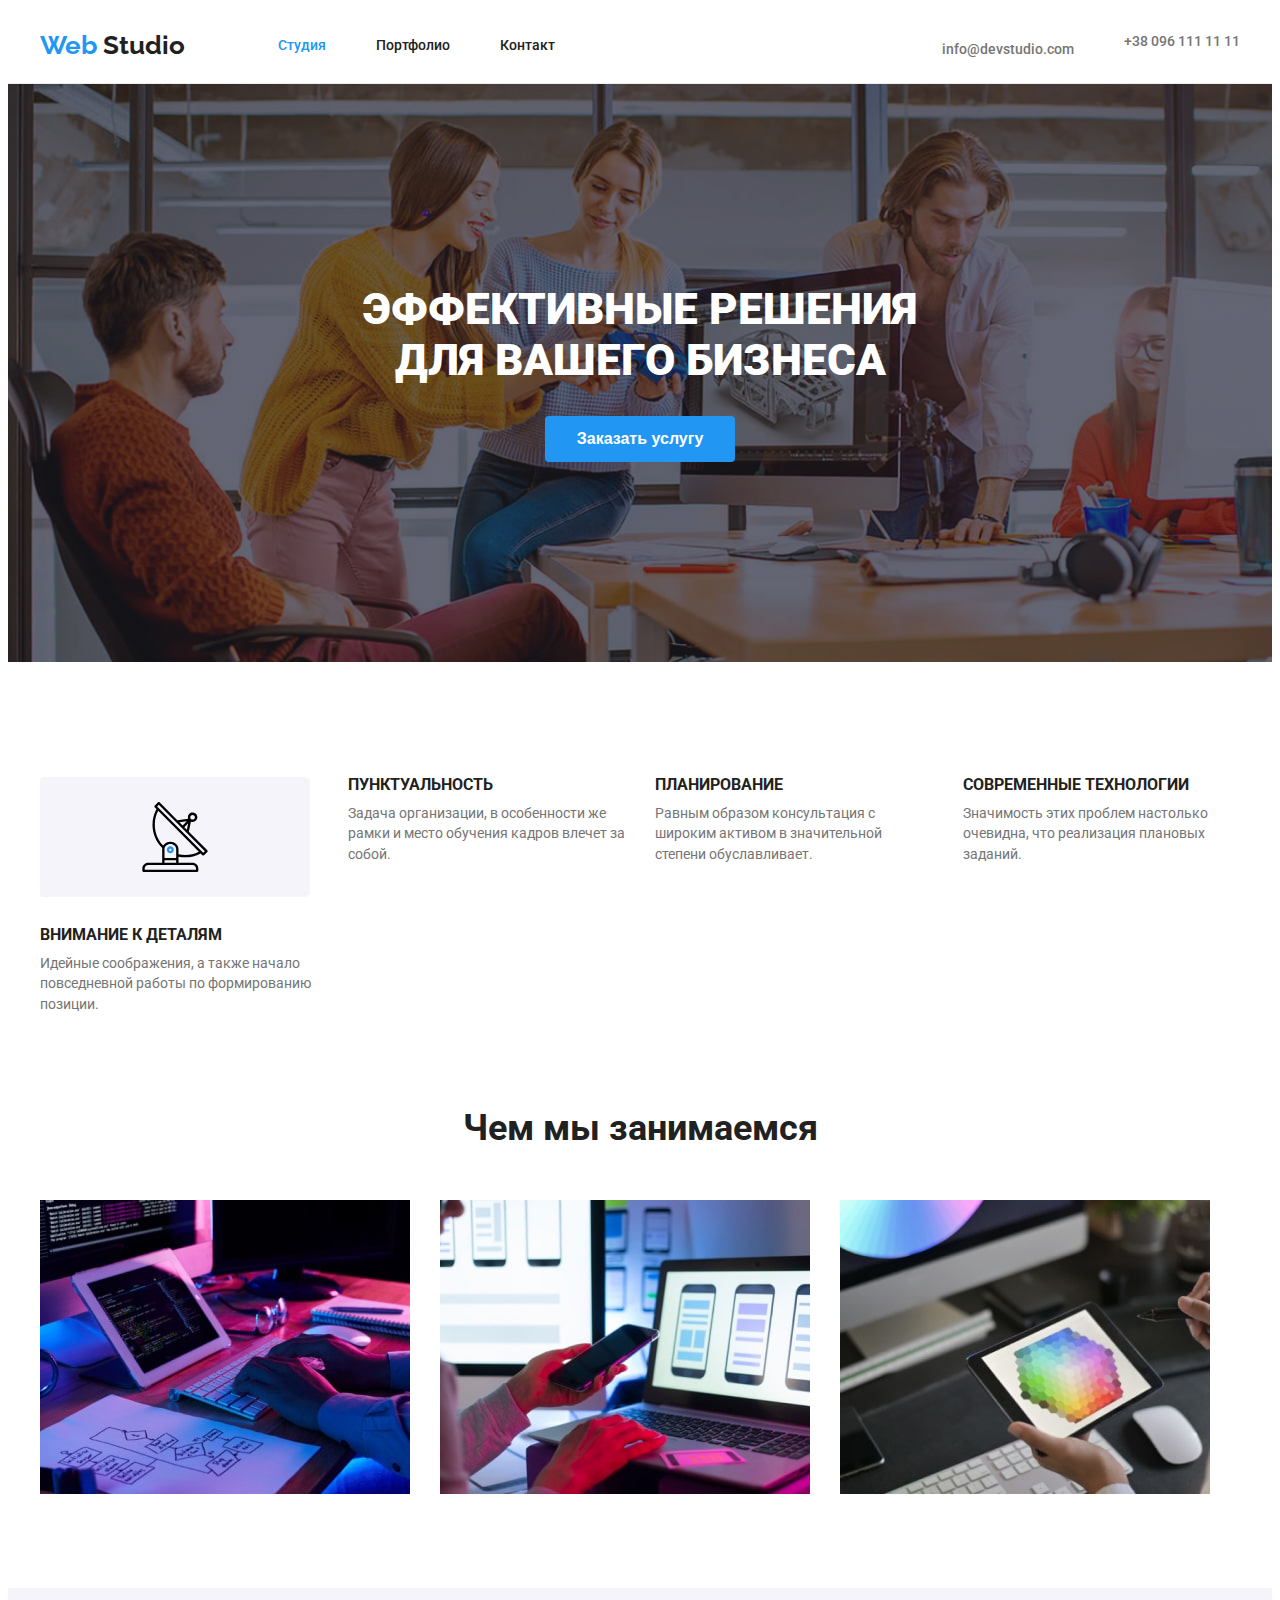
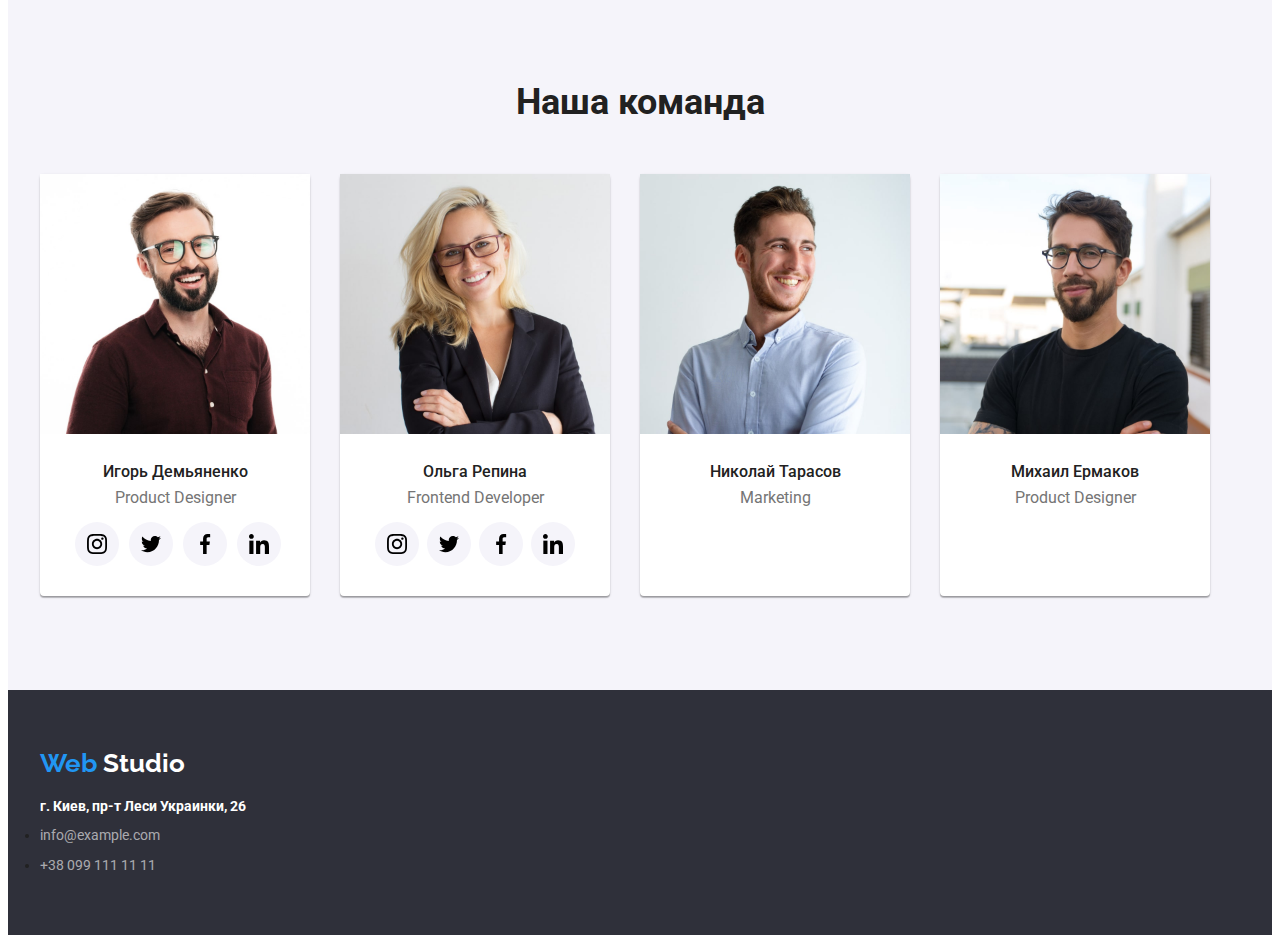
==== index.html @ 4b096e6d "com" ====
<!DOCTYPE html>
<html lang="ru">

<head>
    <meta charset="UTF-8">
    <link rel="stylesheet" href="https://cdnjs.cloudflare.com/ajax/libs/modern-normalize/1.1.0/modern-normalize.min.css"
        integrity="sha512-wpPYUAdjBVSE4KJnH1VR1HeZfpl1ub8YT/NKx4PuQ5NmX2tKuGu6U/JRp5y+Y8XG2tV+wKQpNHVUX03MfMFn9Q=="
        crossorigin="anonymous" referrerpolicy="no-referrer" />
    <link
        href="https://fonts.googleapis.com/css2?family=Raleway:wght@700&family=Roboto:wght@400;500;700;900&display=swap"
        rel="stylesheet">
    <link rel="stylesheet" href="./css/styles.css">
    <title>Document</title>
</head>

<body>
    <header  class="header">
        <div class="container header-container">
            <a lang="en" href="" class="logo">Web
                <span class="logo-sec">Studio</span></a>
            <nav>
                <ul class="list site-nav">
                    <li class="nav-item"><a class="current" href="./index.html">Студия</a></li>
                    <li class="nav-item"><a class="link interactive" href="./portfolio.html">Портфолио</a></li>
                    <li class="nav-item"><a class="link interactive" href="">Контакт</a></li>
                </ul>
            </nav>
            <ul class="list header-contacts">
                <li class="contact-item"><a class="mail-header interactive" href="mailto:info@devstudio.com">info@devstudio.com</a></li>
                <li class="contact-item"><a class="phone interactive" href="tel:+380961111111">+38 096 111 11 11</a></li>
            </ul>
        </div>
    </header>
<main>
        <section class="section hero-css">
            <h1 class="hero">ЭФФЕКТИВНЫЕ РЕШЕНИЯ <br> ДЛЯ ВАШЕГО БИЗНЕСА</h1>
            <button class="order" type="button">Заказать услугу</button>
        </section>
        <div class="container">
            <section class="section">
                <h2 class="unvisible">преимущества компании</h2>
                <ul class="advantages list">
                    <li class="adv-item">
                        <div class="adv-decor">
                            <svg class="antenna" height="70">
                                <use href="./images/sprite-bw.svg#antenna"></use>
                            </svg>
                        </div>
                        <h3 class="advantage">ВНИМАНИЕ К ДЕТАЛЯМ</h3>
                        <p class="description">Идейные соображения, а также начало повседневной работы по формированию
                            позиции.</p>
                    </li>
                    <li class="adv-item">
                        <h3 class="advantage">ПУНКТУАЛЬНОСТЬ</h3>
                        <p class="description">Задача организации, в особенности же рамки и место обучения кадров влечет за
                            собой.</p>
                    </li>
                    <li class="adv-item">
                        <h3 class="advantage">ПЛАНИРОВАНИЕ</h3>
                        <p class="description">Равным образом консультация с широким активом в значительной степени
                            обуславливает.</p>
                    </li>
                    <li class="adv-item">
                        <h3 class="advantage">СОВРЕМЕННЫЕ ТЕХНОЛОГИИ</h3>
                        <p class="description">Значимость этих проблем настолько очевидна, что реализация плановых заданий.
                        </p>
                    </li>
                </ul>
            </section>
        </div>
        <div class="container">
            <section class="section section-sec">
                <h2 class="gigs-title section-name">Чем мы занимаемся</h2>
                <ul class="gigs list">
                    <li class="gig">
                        <a href=""> <img src="./images/pic-1.jpg" width="370" height="294" alt="десктопные приложения"></a>
                    </li>
                    <li class="gig">
                        <a href=""> <img src="./images/pic-2.jpg" width="370" height="294" alt="мобильные приложения"></a>
                    </li>
                    <li class="gig">
                        <a href=""> <img src="./images/pic-3.jpg" width="370" height="294" alt="дизайнерские решения"></a>
                    </li>
                </ul>
            </section>
        </div>
        <section class=" section team ">
            <div class="container">
                <h2 class="section-name">Наша команда</h2>
                <ul class="stuff list">
                    <li class="stuff-item">
                        <img src="./images/img-3.jpg" alt="фото Игоря Демьяненко" width="270" />
                        <div class="stuff-desc">
                            <p class="name">Игорь Демьяненко</p>
                            <p class="profession" lang="en">Product Designer</p>
                            <ul class="socials list">
                                <li class="social-item">
                                    <svg class="fb social-icon" height="20">
                                        <use href="./images/sprite-bw.svg#instagram" ></use>
                                    </svg>
                                </li>
                                <li class="social-item">
                                    <svg class="fb social-icon"  height="20">
                                        <use href="./images/sprite-bw.svg#twitter" ></use>
                                    </svg>
                                </li>
                                <li class="social-item">
                                    <svg class="fb social-icon"  height="20">
                                        <use href="./images/sprite-bw.svg#facebook" ></use>
                                    </svg>
                                </li>
                                <li class="social-item">
                                    <svg class="fb social-icon"  height="20">
                                        <use href="./images/sprite-bw.svg#linkedin" ></use>
                                    </svg>
                                </li>
                            </ul>
                        </div>
                    </li>
                    <li class="stuff-item">
                        <img src="./images/img-2.jpg" alt="фото Ольги Репиной" width="270" />
                        <div class="stuff-desc">
                            <p class="name">Ольга Репина</p>
                            <p class="profession" lang="en">Frontend Developer</p>
                            <ul class="list socials">
                                <li class="social"><a href="" class="social-item">
                                    <svg class="social-icon" width="20" height="20" >
                                        <use href="./images/sprite-bw.svg#instagram" ></use>
                                    </svg>
                                </a></li>
                                <li class="social"><a href="" class="social-item">
                                    <svg class="social-icon" width="20" height="20" >
                                        <use href="./images/sprite-bw.svg#twitter" ></use>
                                    </svg>
                                </a></li>
                                <li class="social"><a href="" class="social-item">
                                    <svg class="social-icon" width="20" height="20" >
                                        <use href="./images/sprite-bw.svg#facebook" ></use>
                                    </svg>
                                </a></li>
                                <li class="social"><a href="" class="social-item">
                                    <svg class="social-icon" width="20" height="20" >
                                        <use href="./images/sprite-bw.svg#linkedin" ></use>
                                    </svg>
                                </a></li>
                            </ul>
                        </div>
                    </li>
                    <li class="stuff-item">
                        <img src="./images/img-1.jpg" alt="фото Николая Тарасова" width="270" />
                        <div class="stuff-desc">
                            <p class="name">Николай Тарасов</p>
                            <p class="profession" lang="en">Marketing</p>
                        </div>
                    </li>
                    <li class="stuff-item">
                        <img src="./images/img.jpg" alt="фото Михаила Ермакова" width="270" />
                        <div class="stuff-desc">
                            <p class="name">Михаил Ермаков</p>
                            <p class="profession" lang="en">Product Designer</p>
                        </div>
                    </li>
                </ul>
            </div>
        </section>
    </main>
    <footer class="footer">
        <div class="footer-container container">
            <a lang="en" href="" class="logo logo-footer">Web
                <span class="logo-sec-footer">Studio</span>
            </a>
            <address class="adress">
                г. Киев, пр-т Леси Украинки, 26
            </address>
            <ul>
                <li class="mail-footer"><a class="contacts interactive" href="mailto:info@devstudio.com">info@example.com</a></li>
                <li><a class="contacts interactive" href="tel:+380961111111">+38 099 111 11 11</a></li>
            </ul>
        </div>
    </footer>
</body>

</html>
---- css/styles.css ----
:root {
  --accent-color: #2196f3;
  --black-text: #212121;
  --grey-text: #757575;
  --white-text: #ffffff;
  --white-back: #e5e5e5;
  --grey-back: #f5f4fa;
  --dark-back: #2f303a;
  --size-heder: 14px;
  --height-heder: 1;
}


body {
  font-family: "Roboto", sans-serif;
  color: var(--black-text);
  font-size: 14px;
  font-weight: 700;
  line-height: 1;
}


.list {
  list-style: none;
}

a {
  text-decoration: none;
}

.logo {
  color: var(--accent-color);
  font-weight: 700;
  font-family: "Raleway";
  font-size: 26px;
  text-align: Left;
  letter-spacing: 3%;
}
.logo-sec {
  color: var(--black-text);
}

.site-nav {
  font-size: var(--size-heder);
  line-height: var(--height-heder);
}

.nav-item {
  font-weight: 500;
}

.mail-header {
  color: var(--grey-text);
  font-size: var(--size-heder);
  line-height: var(--height-heder);
  font-weight: 500;
}

.phone {
  color: var(--grey-text);
  font-size: var(--size-heder);
  line-height: var(--height-heder);
  font-weight: 500;
}

.current {
color: var(--accent-color);}

.link {
  color: inherit;
}

.hero {
  /* background-color: var(--dark-back); */
  font-weight: 900;
  font-size: 44px;
  line-height: 1.16;
  color: var(--white-text);
  letter-spacing: 6%;
}

.unvisible {
  visibility: hidden;
}

.order {
  background-color: var(--accent-color);
  color: var(--white-text);
  font-size: 16px;
  font-weight: 700;
  line-height: 1.6;
}

.description {
  font-weight: 400;
  color: var(--grey-text);
  line-height: 1.46;
  letter-spacing: 3%;
}

.advantage {
  font-weight: 700;
  letter-spacing: 3%;
}

.section-name {
  font-size: 36px;
  font-weight: 700;
  line-height: 1.16;
}

.team {
  font-size: 16px;
  font-weight: 500;
  background-color: var(--grey-back);
  line-height: 1;
}

.profession {
  color: var(--grey-text);
  font-weight: 400;
}

.adress {
  line-height: 1.46;
  font-weight: 700;
  color: var(--white-text);
  font-style: inherit;
}

.contacts {
  color: rgba(255, 255, 255, 0.6);
  font-weight: 400;
  line-height: 1.46;
}

.logo-sec-footer {
  color: var(--white-text);
}

.portfolio-name {
  font-size: 18px;
  line-height: 1.71;
  font-weight: 700;
}

.portfolio-type {
  font-size: 16px;
  line-height: 1.6;
  font-weight: 400;
  color: var(--grey-text);
}

.filter {
  font-weight: 500;
  line-height: 1.39;
  font-size: 16px;
  color: var(--black-text);
  background-color: var(--grey-back);
  font-family: "roboto";
}

/* псевдоклассы состояния: */

.interactive:hover,
.interactive:focus {
  color: var(--accent-color);
}
.filter:hover,
.filter:focus {
  color: var(--white-text);
  background-color: var(--accent-color);
  cursor: pointer;
}

.order:hover,
.order:focus {
  cursor: pointer;
}

/* hm-3-flex */

/* сбросы: */

p, h1, h2, h3 {
  margin-top: 0;
  margin-bottom: 0;
}

ul, ol{
  margin-top: 0;
  margin-bottom: 0;
  padding-left: 0;
}

.list {
  list-style: none;
  padding-bottom: 0;
}

img {
  display: block;
  max-width: 100%;
  height: auto;
}

/* header: */

.container {
  width: 1200px;
  padding: 0 15px;
  margin: 0 auto;
}

.section {
  padding: 94px 0;
}

.section-sec {
padding-top: 0;
}

.header-container {
  display: flex;
  align-items: center;
  padding: 24px 15px 25px;
  }

.header {
  border-bottom-style: solid;
  border-bottom-width: 1px;
  border-bottom-color: #ECECEC;
}  

  .site-nav {
    display: flex;
    margin-left: 93px;
  }

.header-contacts {
  display: flex;
  margin-left: auto;
  }

  .nav-item:not(:last-child) {
    margin-right: 50px;
  }

  .contact-item:first-child {
    margin-right: 50px;
  }

/* hero */

.hero-css {
  display: flex;
  flex-direction: column;
  min-width: auto;
  justify-content: center;
  align-items: center;
  padding: 200px 0;
}

.hero {
  margin-bottom: 30px;
  text-align: center;  
}

.order {
  border-radius: 4px;
  padding: 10px 32px;
}

/* advantages */

.advantages {
  display: flex;
}

.advantage {
  margin-bottom: 10px;
}

.adv-item:not(:last-child) {
  margin-right: 30px;
}

.adv-item {
  flex-basis: calc((100% - (3*30px)) / 4);
}

/* чем мы занимаемся */

.gigs-title {
  text-align: center;
}

.gigs {
  display: flex;

  }

.gig:not(:last-child) {
  margin-right: 30px;
}  

.section-name {
  padding-bottom: 50px;
}

/* team */

.stuff {
  display: flex;
}

.stuff-item:not(:last-child) {
  margin-right: 30px;}

.stuff-item { 
  background-color: #fff;
  border-radius: 4px;
}

.name, .profession {
  text-align: center;
}

.section-name {
  text-align: center;
}

/* footer */

.footer {
  background-color: var(--dark-back);
  padding: 60px 0;
  }

.logo-footer {
  margin-bottom: 50px;
}  

.adress {
  margin-top: 20px;
  margin-bottom: 9px;
}

.mail-footer {
  margin-bottom: 9px;
}

/* button-filter */

.filters {
  display: flex;
  justify-content: center;
  margin-bottom: 54px;
}

.filter {
  border-radius: 4px;
  padding: 6px 22px;
}

.filter-item:not(:last-child) {
  margin-right: 8px;}

/* portfolio */

.portfolio {
  display: flex;
  flex-wrap: wrap;
  margin-bottom: -30px;
  margin-right: -30px;
  }


.portfolio-name {
  color: var(--black-text);
  margin-bottom: 4px;
}

/* .portfolio-item:not(:nth-child(3n)) {
  margin-right: 30px;
}
.portfolio-item:not(:nth-last-child(-n+3)) {
  border: 1px solid #EEE;
  margin-bottom: 30px;
}   */

.portfolio-item {
  margin-bottom: 30px;
  margin-right: 30px;
  flex-basis: calc((100% - (3*30px)) / 3);
}

/* fixing bugs */

button {
  border: none;
}

.port-desc {
  width: 370px;
  padding: 20px 24px;
  border: 1px solid #EEEEEE;
  border-top: none;
}

.stuff-desc {
  padding: 30px 0;
}

.name {
  margin-bottom: 10px;
}

/* HW-4  */

.stuff-item {
  box-shadow: 0px 1px 3px rgba(0, 0, 0, 0.12), 0px 1px 1px rgba(0, 0, 0, 0.14), 0px 2px 1px rgba(0, 0, 0, 0.2);}


.mail-header::before {
  content: " ";
  display: inline-block;
  width: 20px;
  height: 20px;
  background-image: url(../images/\/sprite-bw.svg#envelope);
  background-size: contain;
  }

.adv-decor {
  width: 270px;
  height: 120px;
  display: flex;
  justify-content: center;
  align-items: center;
  margin-bottom: 30px;
  background-image: url(../images/rectangle.jpg);
  border-radius: 4px;
}

.hero-css {
  background-image: linear-gradient(rgba(47, 48, 58, 0.4), 
  rgba(47, 48, 58, 0.4) ), 
  url(../images/back-img.jpg);
  background-size: cover;
  background-color: #C4C4C4;}

.socials {
  display: flex;
  width: 200px;
  padding-top: 16px;
  justify-content: space-between;
  margin: auto;
}

.social-item {
  width: 44px;
  justify-content: center;
  display: flex;
}

.social-icon {
  width: 44px;
  align-self: center;
}

.social-item:not(:last-child) {
  margin-right: 10px;
}

.social-item {
  width: 44px;
  height: 44px;
  background-color: var(--grey-back);
  border-radius: 50%;
  display: flex;
  align-content: center;
  }
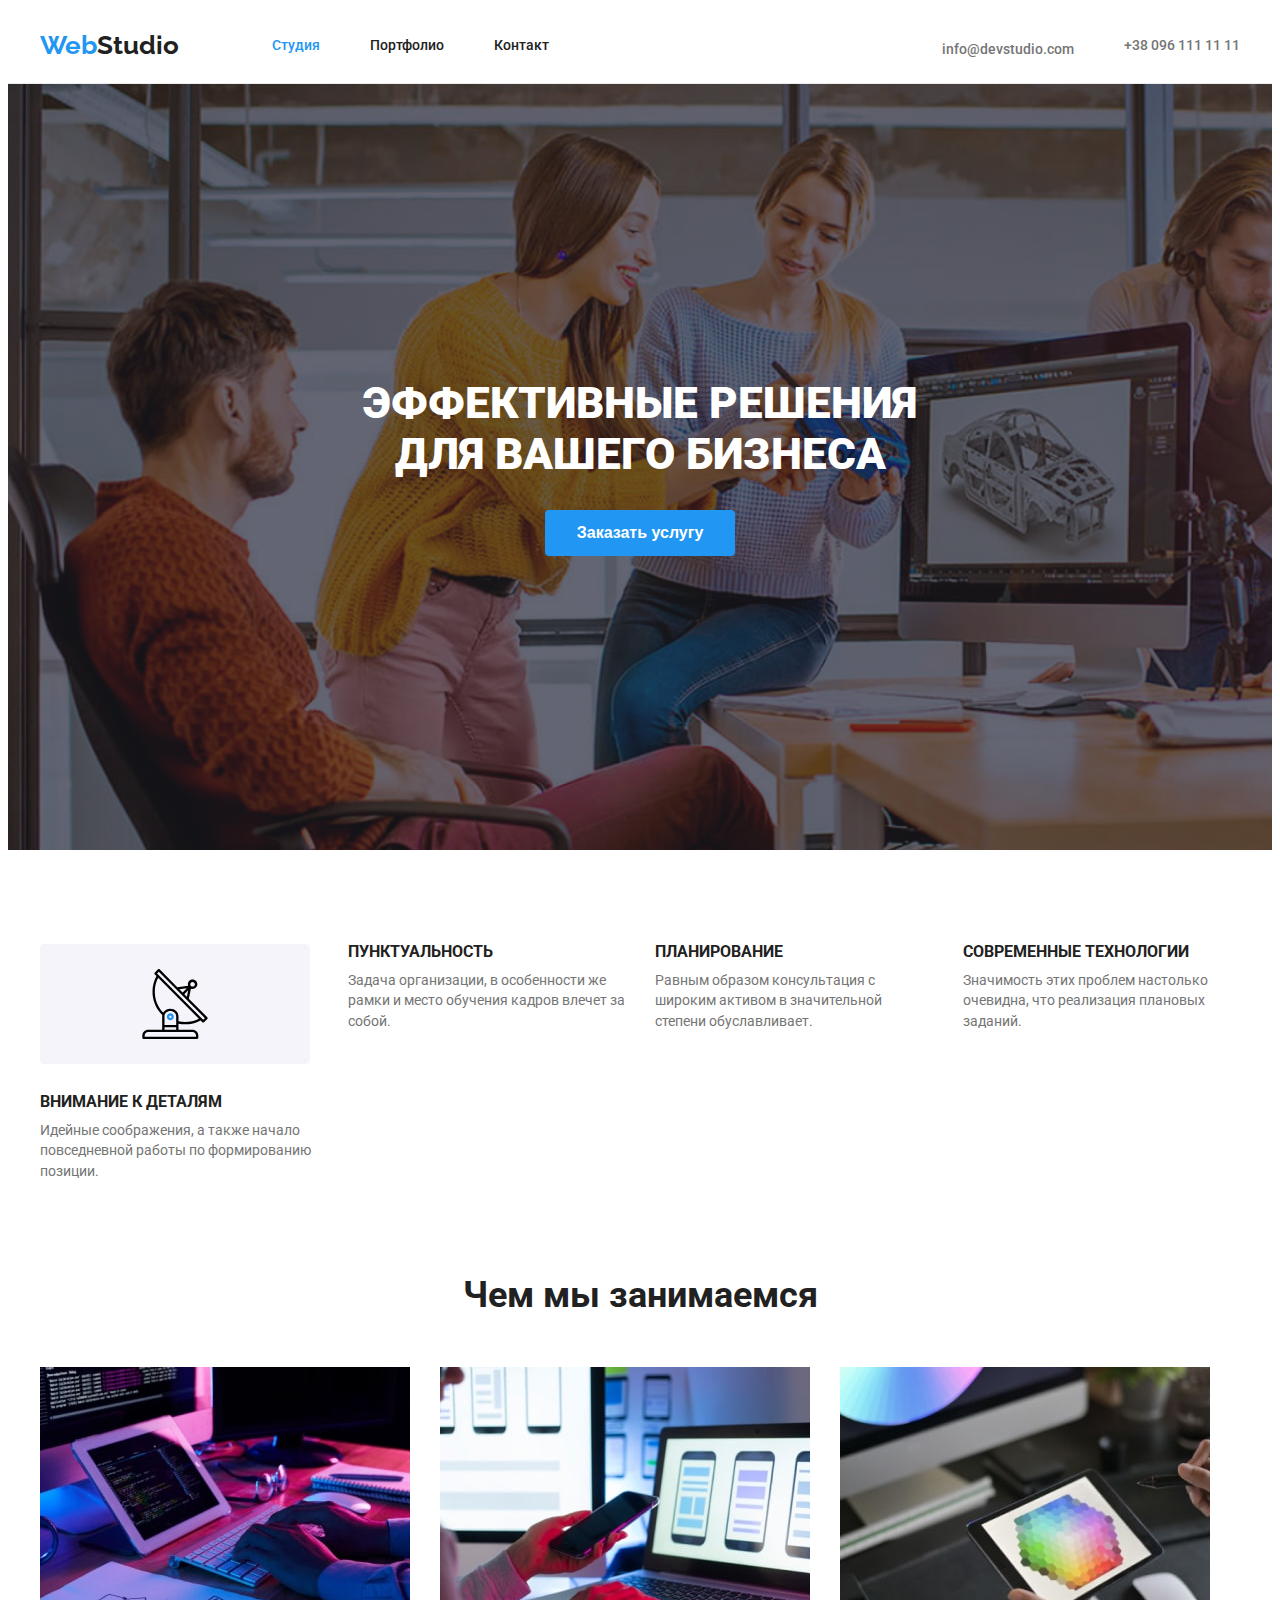
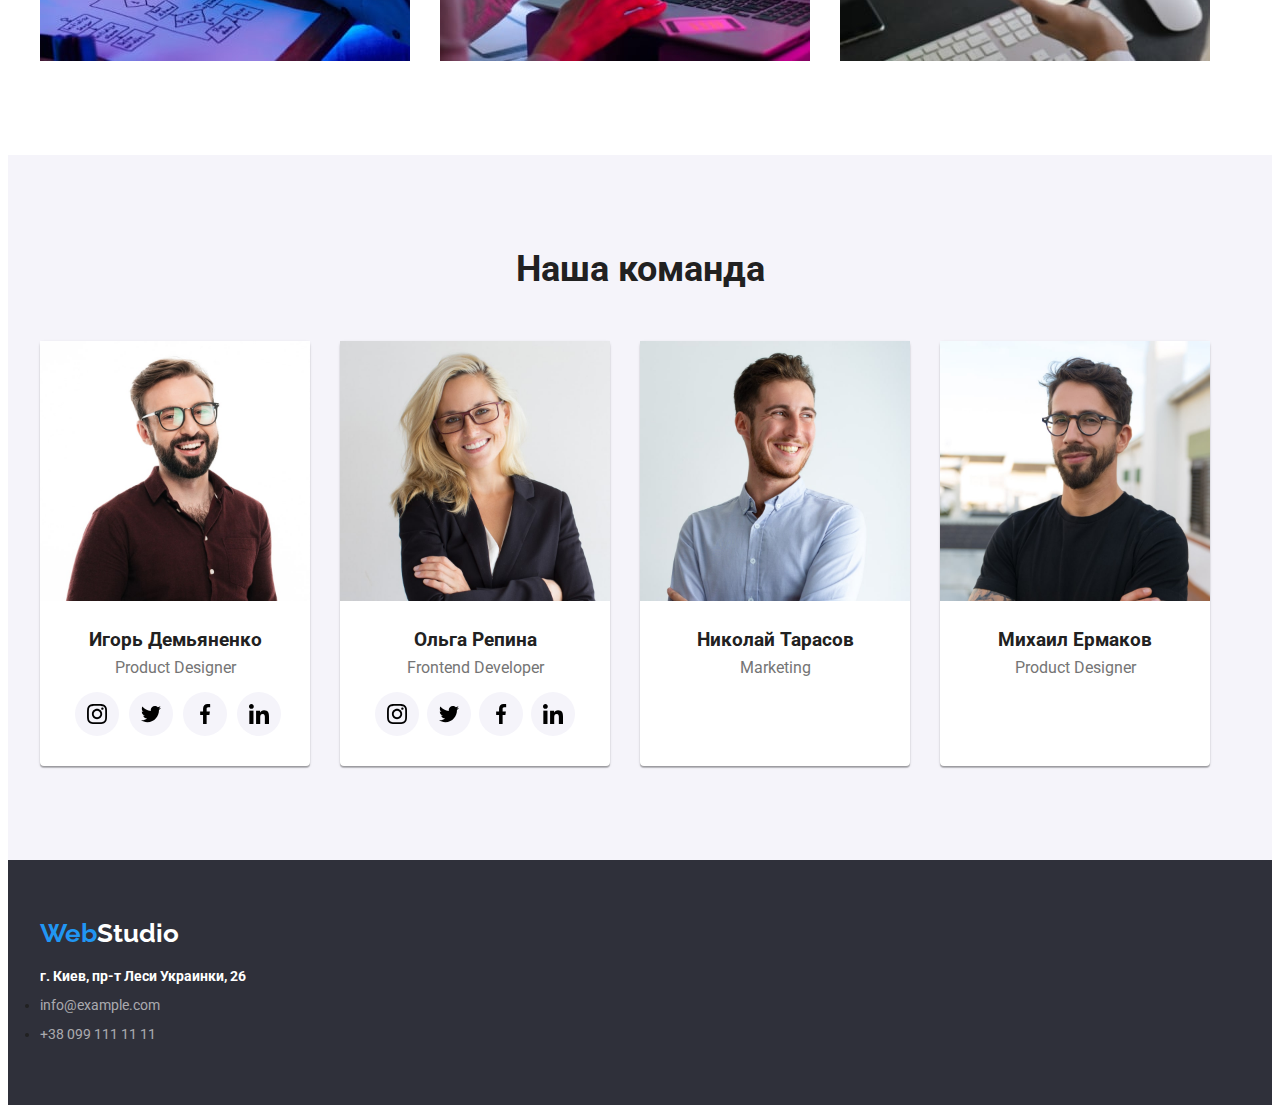
==== commit d0fda9bc: "com" ====
--- a/index.html
+++ b/index.html
@@ -14,11 +14,10 @@
 </head>
 
 <body>
-    <header  class="header">
+    <header class="header">
         <div class="container header-container">
-            <a lang="en" href="" class="logo">Web
-                <span class="logo-sec">Studio</span></a>
-            <nav>
+            <a lang="en" href="" class="logo">Web<span class="logo-sec">Studio</span></a>
+            <nav class="nav">
                 <ul class="list site-nav">
                     <li class="nav-item"><a class="current" href="./index.html">Студия</a></li>
                     <li class="nav-item"><a class="link interactive" href="./portfolio.html">Портфолио</a></li>
@@ -26,18 +25,23 @@
                 </ul>
             </nav>
             <ul class="list header-contacts">
-                <li class="contact-item"><a class="mail-header interactive" href="mailto:info@devstudio.com">info@devstudio.com</a></li>
-                <li class="contact-item"><a class="phone interactive" href="tel:+380961111111">+38 096 111 11 11</a></li>
+                <li class="contact-item"><a class="mail-header interactive"
+                        href="mailto:info@devstudio.com">info@devstudio.com</a></li>
+                <li class="contact-item"><a class="phone interactive" href="tel:+380961111111">+38 096 111 11 11</a>
+                </li>
             </ul>
         </div>
     </header>
-<main>
-        <section class="section hero-css">
-            <h1 class="hero">ЭФФЕКТИВНЫЕ РЕШЕНИЯ <br> ДЛЯ ВАШЕГО БИЗНЕСА</h1>
-            <button class="order" type="button">Заказать услугу</button>
-        </section>
-        <div class="container">
-            <section class="section">
+    <main>
+        <section class="section hero-section">
+            <div class="container hero-css">
+                <h1 class="hero">ЭФФЕКТИВНЫЕ РЕШЕНИЯ <br> ДЛЯ ВАШЕГО БИЗНЕСА</h1>
+                <button class="order" type="button">Заказать услугу</button>
+            </div>
+        </section class=section>
+
+        <section class="section">
+            <div class="container">
                 <h2 class="unvisible">преимущества компании</h2>
                 <ul class="advantages list">
                     <li class="adv-item">
@@ -52,7 +56,8 @@
                     </li>
                     <li class="adv-item">
                         <h3 class="advantage">ПУНКТУАЛЬНОСТЬ</h3>
-                        <p class="description">Задача организации, в особенности же рамки и место обучения кадров влечет за
+                        <p class="description">Задача организации, в особенности же рамки и место обучения кадров влечет
+                            за
                             собой.</p>
                     </li>
                     <li class="adv-item">
@@ -62,24 +67,29 @@
                     </li>
                     <li class="adv-item">
                         <h3 class="advantage">СОВРЕМЕННЫЕ ТЕХНОЛОГИИ</h3>
-                        <p class="description">Значимость этих проблем настолько очевидна, что реализация плановых заданий.
+                        <p class="description">Значимость этих проблем настолько очевидна, что реализация плановых
+                            заданий.
                         </p>
                     </li>
                 </ul>
-            </section>
-        </div>
+            </div>
+        </section>
+
         <div class="container">
             <section class="section section-sec">
                 <h2 class="gigs-title section-name">Чем мы занимаемся</h2>
                 <ul class="gigs list">
                     <li class="gig">
-                        <a href=""> <img src="./images/pic-1.jpg" width="370" height="294" alt="десктопные приложения"></a>
+                        <a href=""> <img src="./images/pic-1.jpg" width="370" height="294"
+                                alt="десктопные приложения"></a>
                     </li>
                     <li class="gig">
-                        <a href=""> <img src="./images/pic-2.jpg" width="370" height="294" alt="мобильные приложения"></a>
+                        <a href=""> <img src="./images/pic-2.jpg" width="370" height="294"
+                                alt="мобильные приложения"></a>
                     </li>
                     <li class="gig">
-                        <a href=""> <img src="./images/pic-3.jpg" width="370" height="294" alt="дизайнерские решения"></a>
+                        <a href=""> <img src="./images/pic-3.jpg" width="370" height="294"
+                                alt="дизайнерские решения"></a>
                     </li>
                 </ul>
             </section>
@@ -91,27 +101,27 @@
                     <li class="stuff-item">
                         <img src="./images/img-3.jpg" alt="фото Игоря Демьяненко" width="270" />
                         <div class="stuff-desc">
-                            <p class="name">Игорь Демьяненко</p>
+                            <h3 class="name">Игорь Демьяненко</h3>
                             <p class="profession" lang="en">Product Designer</p>
                             <ul class="socials list">
                                 <li class="social-item">
                                     <svg class="fb social-icon" height="20">
-                                        <use href="./images/sprite-bw.svg#instagram" ></use>
+                                        <use href="./images/sprite-bw.svg#instagram"></use>
                                     </svg>
                                 </li>
                                 <li class="social-item">
-                                    <svg class="fb social-icon"  height="20">
-                                        <use href="./images/sprite-bw.svg#twitter" ></use>
+                                    <svg class="fb social-icon" height="20">
+                                        <use href="./images/sprite-bw.svg#twitter"></use>
                                     </svg>
                                 </li>
                                 <li class="social-item">
-                                    <svg class="fb social-icon"  height="20">
-                                        <use href="./images/sprite-bw.svg#facebook" ></use>
+                                    <svg class="fb social-icon" height="20">
+                                        <use href="./images/sprite-bw.svg#facebook"></use>
                                     </svg>
                                 </li>
                                 <li class="social-item">
-                                    <svg class="fb social-icon"  height="20">
-                                        <use href="./images/sprite-bw.svg#linkedin" ></use>
+                                    <svg class="fb social-icon" height="20">
+                                        <use href="./images/sprite-bw.svg#linkedin"></use>
                                     </svg>
                                 </li>
                             </ul>
@@ -120,43 +130,43 @@
                     <li class="stuff-item">
                         <img src="./images/img-2.jpg" alt="фото Ольги Репиной" width="270" />
                         <div class="stuff-desc">
-                            <p class="name">Ольга Репина</p>
+                            <h3 class="name">Ольга Репина</h3>
                             <p class="profession" lang="en">Frontend Developer</p>
                             <ul class="list socials">
                                 <li class="social"><a href="" class="social-item">
-                                    <svg class="social-icon" width="20" height="20" >
-                                        <use href="./images/sprite-bw.svg#instagram" ></use>
-                                    </svg>
-                                </a></li>
+                                        <svg class="social-icon" width="20" height="20">
+                                            <use href="./images/sprite-bw.svg#instagram"></use>
+                                        </svg>
+                                    </a></li>
                                 <li class="social"><a href="" class="social-item">
-                                    <svg class="social-icon" width="20" height="20" >
-                                        <use href="./images/sprite-bw.svg#twitter" ></use>
-                                    </svg>
-                                </a></li>
+                                        <svg class="social-icon" width="20" height="20">
+                                            <use href="./images/sprite-bw.svg#twitter"></use>
+                                        </svg>
+                                    </a></li>
                                 <li class="social"><a href="" class="social-item">
-                                    <svg class="social-icon" width="20" height="20" >
-                                        <use href="./images/sprite-bw.svg#facebook" ></use>
-                                    </svg>
-                                </a></li>
+                                        <svg class="social-icon" width="20" height="20">
+                                            <use href="./images/sprite-bw.svg#facebook"></use>
+                                        </svg>
+                                    </a></li>
                                 <li class="social"><a href="" class="social-item">
-                                    <svg class="social-icon" width="20" height="20" >
-                                        <use href="./images/sprite-bw.svg#linkedin" ></use>
-                                    </svg>
-                                </a></li>
+                                        <svg class="social-icon" width="20" height="20">
+                                            <use href="./images/sprite-bw.svg#linkedin"></use>
+                                        </svg>
+                                    </a></li>
                             </ul>
                         </div>
                     </li>
                     <li class="stuff-item">
                         <img src="./images/img-1.jpg" alt="фото Николая Тарасова" width="270" />
                         <div class="stuff-desc">
-                            <p class="name">Николай Тарасов</p>
+                            <h3 class="name">Николай Тарасов</h3>
                             <p class="profession" lang="en">Marketing</p>
                         </div>
                     </li>
                     <li class="stuff-item">
                         <img src="./images/img.jpg" alt="фото Михаила Ермакова" width="270" />
                         <div class="stuff-desc">
-                            <p class="name">Михаил Ермаков</p>
+                            <h3 class="name">Михаил Ермаков</h3>
                             <p class="profession" lang="en">Product Designer</p>
                         </div>
                     </li>
@@ -166,14 +176,14 @@
     </main>
     <footer class="footer">
         <div class="footer-container container">
-            <a lang="en" href="" class="logo logo-footer">Web
-                <span class="logo-sec-footer">Studio</span>
+            <a lang="en" href="" class="logo logo-footer">Web<span class="logo-sec-footer">Studio</span>
             </a>
             <address class="adress">
                 г. Киев, пр-т Леси Украинки, 26
             </address>
             <ul>
-                <li class="mail-footer"><a class="contacts interactive" href="mailto:info@devstudio.com">info@example.com</a></li>
+                <li class="mail-footer"><a class="contacts interactive"
+                        href="mailto:info@devstudio.com">info@example.com</a></li>
                 <li><a class="contacts interactive" href="tel:+380961111111">+38 099 111 11 11</a></li>
             </ul>
         </div>
--- a/css/styles.css
+++ b/css/styles.css
@@ -10,7 +10,6 @@
   --height-heder: 1;
 }
 
-
 body {
   font-family: "Roboto", sans-serif;
   color: var(--black-text);
@@ -18,7 +17,6 @@
   font-weight: 700;
   line-height: 1;
 }
-
 
 .list {
   list-style: none;
@@ -64,7 +62,8 @@
 }
 
 .current {
-color: var(--accent-color);}
+  color: var(--accent-color);
+}
 
 .link {
   color: inherit;
@@ -80,7 +79,16 @@
 }
 
 .unvisible {
-  visibility: hidden;
+  position: absolute;
+  white-space: nowrap;
+  width: 1px;
+  height: 1px;
+  overflow: hidden;
+  border: 0;
+  padding: 0;
+  clip: rect(0 0 0 0);
+  clip-path: inset(50%);
+  margin: -1px;
 }
 
 .order {
@@ -182,12 +190,16 @@
 
 /* сбросы: */
 
-p, h1, h2, h3 {
+p,
+h1,
+h2,
+h3 {
   margin-top: 0;
   margin-bottom: 0;
 }
 
-ul, ol{
+ul,
+ol {
   margin-top: 0;
   margin-bottom: 0;
   padding-left: 0;
@@ -217,38 +229,44 @@
 }
 
 .section-sec {
-padding-top: 0;
+  padding-top: 0;
 }
 
 .header-container {
   display: flex;
   align-items: center;
-  padding: 24px 15px 25px;
-  }
+}
 
 .header {
   border-bottom-style: solid;
   border-bottom-width: 1px;
-  border-bottom-color: #ECECEC;
-}  
-
-  .site-nav {
-    display: flex;
-    margin-left: 93px;
-  }
+  border-bottom-color: #ececec;
+  padding-top: 24px;
+  padding-bottom: 25px;
+}
+
+.site-nav {
+  display: flex;
+}
+
+.nav {
+  margin-left: 93px;
+}
 
 .header-contacts {
   display: flex;
   margin-left: auto;
-  }
-
-  .nav-item:not(:last-child) {
-    margin-right: 50px;
-  }
-
-  .contact-item:first-child {
-    margin-right: 50px;
-  }
+  align-items: center;
+}
+
+.nav-item:not(:last-child) {
+  margin-right: 50px;
+}
+
+.contact-item:first-child {
+  margin-right: 50px;
+  display: flex;
+}
 
 /* hero */
 
@@ -263,7 +281,7 @@
 
 .hero {
   margin-bottom: 30px;
-  text-align: center;  
+  text-align: center;
 }
 
 .order {
@@ -286,7 +304,7 @@
 }
 
 .adv-item {
-  flex-basis: calc((100% - (3*30px)) / 4);
+  flex-basis: calc((100% - (3 * 30px)) / 4);
 }
 
 /* чем мы занимаемся */
@@ -297,15 +315,14 @@
 
 .gigs {
   display: flex;
-
-  }
+}
 
 .gig:not(:last-child) {
   margin-right: 30px;
-}  
+}
 
 .section-name {
-  padding-bottom: 50px;
+  margin-bottom: 50px;
 }
 
 /* team */
@@ -315,14 +332,16 @@
 }
 
 .stuff-item:not(:last-child) {
-  margin-right: 30px;}
-
-.stuff-item { 
+  margin-right: 30px;
+}
+
+.stuff-item {
   background-color: #fff;
   border-radius: 4px;
 }
 
-.name, .profession {
+.name,
+.profession {
   text-align: center;
 }
 
@@ -335,11 +354,11 @@
 .footer {
   background-color: var(--dark-back);
   padding: 60px 0;
-  }
+}
 
 .logo-footer {
   margin-bottom: 50px;
-}  
+}
 
 .adress {
   margin-top: 20px;
@@ -364,7 +383,8 @@
 }
 
 .filter-item:not(:last-child) {
-  margin-right: 8px;}
+  margin-right: 8px;
+}
 
 /* portfolio */
 
@@ -373,8 +393,7 @@
   flex-wrap: wrap;
   margin-bottom: -30px;
   margin-right: -30px;
-  }
-
+}
 
 .portfolio-name {
   color: var(--black-text);
@@ -392,7 +411,7 @@
 .portfolio-item {
   margin-bottom: 30px;
   margin-right: 30px;
-  flex-basis: calc((100% - (3*30px)) / 3);
+  flex-basis: calc((100% - (3 * 30px)) / 3);
 }
 
 /* fixing bugs */
@@ -402,9 +421,8 @@
 }
 
 .port-desc {
-  width: 370px;
   padding: 20px 24px;
-  border: 1px solid #EEEEEE;
+  border: 1px solid #eeeeee;
   border-top: none;
 }
 
@@ -419,8 +437,9 @@
 /* HW-4  */
 
 .stuff-item {
-  box-shadow: 0px 1px 3px rgba(0, 0, 0, 0.12), 0px 1px 1px rgba(0, 0, 0, 0.14), 0px 2px 1px rgba(0, 0, 0, 0.2);}
-
+  box-shadow: 0px 1px 3px rgba(0, 0, 0, 0.12), 0px 1px 1px rgba(0, 0, 0, 0.14),
+    0px 2px 1px rgba(0, 0, 0, 0.2);
+}
 
 .mail-header::before {
   content: " ";
@@ -429,7 +448,7 @@
   height: 20px;
   background-image: url(../images/\/sprite-bw.svg#envelope);
   background-size: contain;
-  }
+}
 
 .adv-decor {
   width: 270px;
@@ -442,12 +461,15 @@
   border-radius: 4px;
 }
 
-.hero-css {
-  background-image: linear-gradient(rgba(47, 48, 58, 0.4), 
-  rgba(47, 48, 58, 0.4) ), 
-  url(../images/back-img.jpg);
+.hero-section {
+  background-image: linear-gradient(
+      rgba(47, 48, 58, 0.4),
+      rgba(47, 48, 58, 0.4)
+    ),
+    url(../images/back-img.jpg);
   background-size: cover;
-  background-color: #C4C4C4;}
+  background-color: #c4c4c4;
+}
 
 .socials {
   display: flex;
@@ -479,4 +501,4 @@
   border-radius: 50%;
   display: flex;
   align-content: center;
-  }
+}
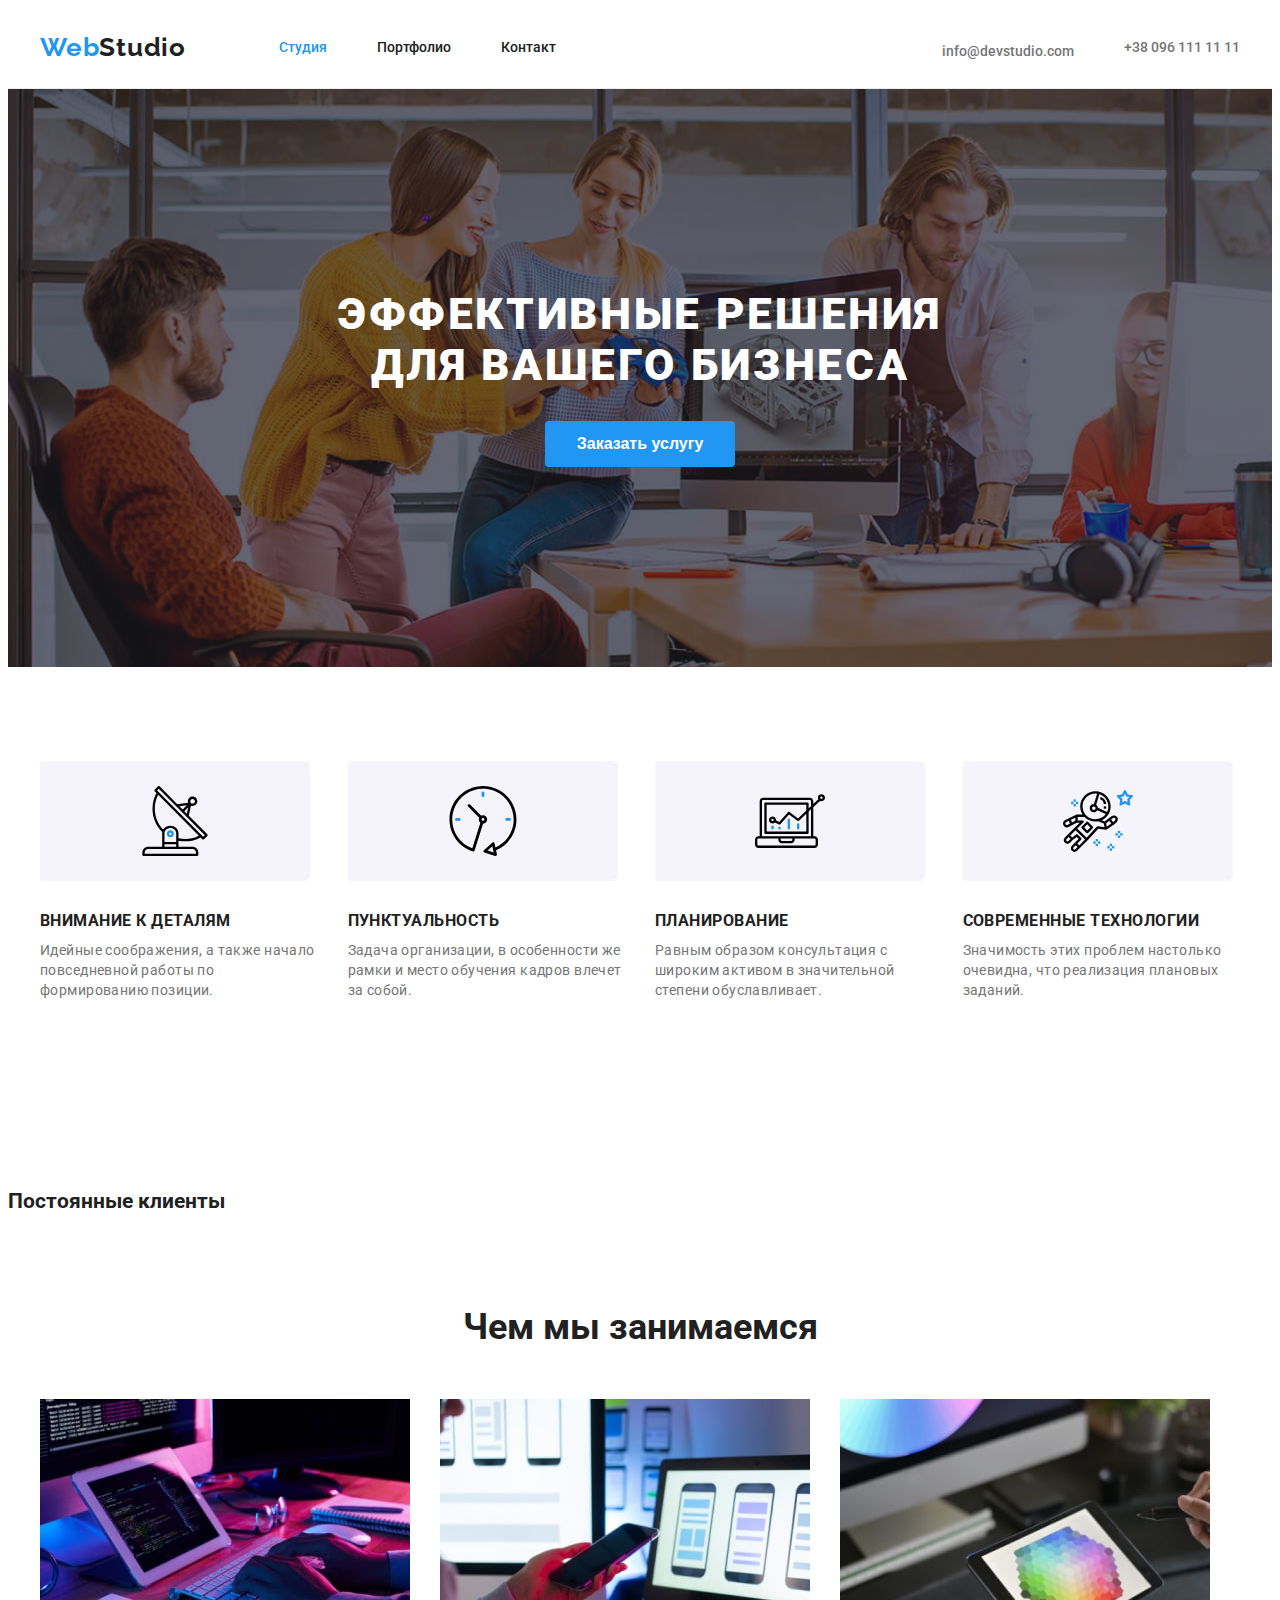
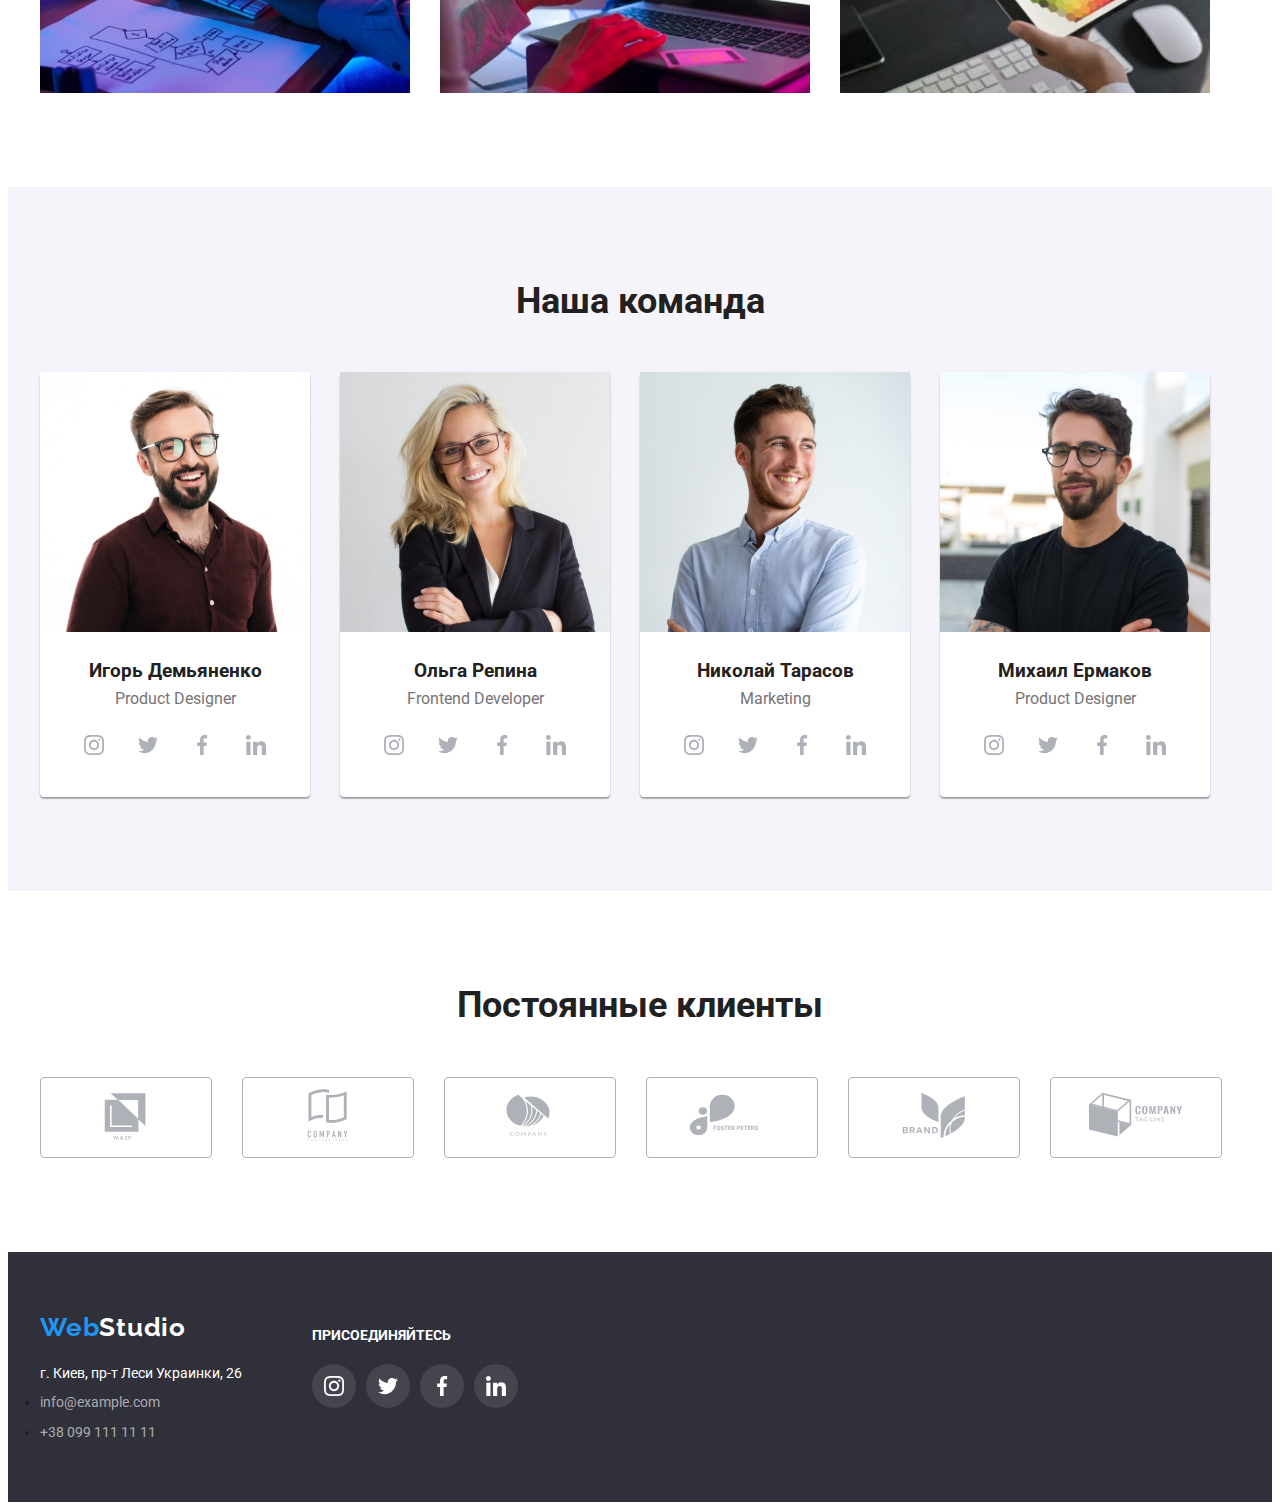
==== commit 3afe87d3: "com" ====
--- a/index.html
+++ b/index.html
@@ -33,9 +33,9 @@
         </div>
     </header>
     <main>
-        <section class="section hero-section">
-            <div class="container hero-css">
-                <h1 class="hero">ЭФФЕКТИВНЫЕ РЕШЕНИЯ <br> ДЛЯ ВАШЕГО БИЗНЕСА</h1>
+        <section class="hero-section">
+            <div class="container hero-container">
+                <h1 class="hero">ЭФФЕКТИВНЫЕ РЕШЕНИЯ ДЛЯ ВАШЕГО БИЗНЕСА</h1>
                 <button class="order" type="button">Заказать услугу</button>
             </div>
         </section class=section>
@@ -55,17 +55,32 @@
                             позиции.</p>
                     </li>
                     <li class="adv-item">
+                        <div class="adv-decor">
+                            <svg class="clock" height="70">
+                                <use href="./images/sprite-bw.svg#clock"></use>
+                            </svg>
+                        </div>
                         <h3 class="advantage">ПУНКТУАЛЬНОСТЬ</h3>
                         <p class="description">Задача организации, в особенности же рамки и место обучения кадров влечет
                             за
                             собой.</p>
                     </li>
                     <li class="adv-item">
+                        <div class="adv-decor">
+                            <svg class="diagram" height="70">
+                                <use href="./images/sprite-bw.svg#diagram"></use>
+                            </svg>
+                        </div>
                         <h3 class="advantage">ПЛАНИРОВАНИЕ</h3>
                         <p class="description">Равным образом консультация с широким активом в значительной степени
                             обуславливает.</p>
                     </li>
                     <li class="adv-item">
+                        <div class="adv-decor">
+                            <svg class="astronaut" height="70">
+                                <use href="./images/sprite-bw.svg#astronaut"></use>
+                            </svg>
+                        </div>
                         <h3 class="advantage">СОВРЕМЕННЫЕ ТЕХНОЛОГИИ</h3>
                         <p class="description">Значимость этих проблем настолько очевидна, что реализация плановых
                             заданий.
@@ -75,26 +90,31 @@
             </div>
         </section>
 
-        <div class="container">
-            <section class="section section-sec">
-                <h2 class="gigs-title section-name">Чем мы занимаемся</h2>
-                <ul class="gigs list">
-                    <li class="gig">
+        <section class="section">
+            <h2 >Постоянные клиенты</h2>
+        </section>
+
+        <section class="section section-sec">
+            <div class="container">
+                <h2 class="section-name">Чем мы занимаемся</h2>
+                <ul class="activity list">
+                    <li class="list-item">
                         <a href=""> <img src="./images/pic-1.jpg" width="370" height="294"
                                 alt="десктопные приложения"></a>
                     </li>
-                    <li class="gig">
+                    <li class="list-item">
                         <a href=""> <img src="./images/pic-2.jpg" width="370" height="294"
                                 alt="мобильные приложения"></a>
                     </li>
-                    <li class="gig">
+                    <li class="list-item">
                         <a href=""> <img src="./images/pic-3.jpg" width="370" height="294"
                                 alt="дизайнерские решения"></a>
                     </li>
                 </ul>
-            </section>
-        </div>
-        <section class=" section team ">
+            </div>
+        </section>
+
+        <section class="section team ">
             <div class="container">
                 <h2 class="section-name">Наша команда</h2>
                 <ul class="stuff list">
@@ -104,26 +124,26 @@
                             <h3 class="name">Игорь Демьяненко</h3>
                             <p class="profession" lang="en">Product Designer</p>
                             <ul class="socials list">
-                                <li class="social-item">
-                                    <svg class="fb social-icon" height="20">
+                                <li class="social"><a href="" class="social-item">
+                                    <svg class="social-icon" width="20" height="20">
                                         <use href="./images/sprite-bw.svg#instagram"></use>
                                     </svg>
-                                </li>
-                                <li class="social-item">
-                                    <svg class="fb social-icon" height="20">
+                                </a></li>
+                            <li class="social"><a href="" class="social-item">
+                                    <svg class="social-icon" width="20" height="20">
                                         <use href="./images/sprite-bw.svg#twitter"></use>
                                     </svg>
-                                </li>
-                                <li class="social-item">
-                                    <svg class="fb social-icon" height="20">
+                                </a></li>
+                            <li class="social"><a href="" class="social-item">
+                                    <svg class="social-icon" width="20" height="20">
                                         <use href="./images/sprite-bw.svg#facebook"></use>
                                     </svg>
-                                </li>
-                                <li class="social-item">
-                                    <svg class="fb social-icon" height="20">
+                                </a></li>
+                            <li class="social"><a href="" class="social-item">
+                                    <svg class="social-icon" width="20" height="20">
                                         <use href="./images/sprite-bw.svg#linkedin"></use>
                                     </svg>
-                                </li>
+                                </a></li>
                             </ul>
                         </div>
                     </li>
@@ -161,6 +181,28 @@
                         <div class="stuff-desc">
                             <h3 class="name">Николай Тарасов</h3>
                             <p class="profession" lang="en">Marketing</p>
+                            <ul class="list socials">
+                                <li class="social"><a href="" class="social-item">
+                                        <svg class="social-icon" width="20" height="20">
+                                            <use href="./images/sprite-bw.svg#instagram"></use>
+                                        </svg>
+                                    </a></li>
+                                <li class="social"><a href="" class="social-item">
+                                        <svg class="social-icon" width="20" height="20">
+                                            <use href="./images/sprite-bw.svg#twitter"></use>
+                                        </svg>
+                                    </a></li>
+                                <li class="social"><a href="" class="social-item">
+                                        <svg class="social-icon" width="20" height="20">
+                                            <use href="./images/sprite-bw.svg#facebook"></use>
+                                        </svg>
+                                    </a></li>
+                                <li class="social"><a href="" class="social-item">
+                                        <svg class="social-icon" width="20" height="20">
+                                            <use href="./images/sprite-bw.svg#linkedin"></use>
+                                        </svg>
+                                    </a></li>
+                            </ul>
                         </div>
                     </li>
                     <li class="stuff-item">
@@ -168,7 +210,79 @@
                         <div class="stuff-desc">
                             <h3 class="name">Михаил Ермаков</h3>
                             <p class="profession" lang="en">Product Designer</p>
-                        </div>
+                            <ul class="list socials">
+                                <li class="social"><a href="" class="social-item">
+                                        <svg class="social-icon" width="20" height="20">
+                                            <use href="./images/sprite-bw.svg#instagram"></use>
+                                        </svg>
+                                    </a></li>
+                                <li class="social"><a href="" class="social-item">
+                                        <svg class="social-icon" width="20" height="20">
+                                            <use href="./images/sprite-bw.svg#twitter"></use>
+                                        </svg>
+                                    </a></li>
+                                <li class="social"><a href="" class="social-item">
+                                        <svg class="social-icon" width="20" height="20">
+                                            <use href="./images/sprite-bw.svg#facebook"></use>
+                                        </svg>
+                                    </a></li>
+                                <li class="social"><a href="" class="social-item">
+                                        <svg class="social-icon" width="20" height="20">
+                                            <use href="./images/sprite-bw.svg#linkedin"></use>
+                                        </svg>
+                                    </a></li>
+                            </ul>
+                        </div>
+                    </li>
+                </ul>
+            </div>
+        </section>
+
+        <section class="section">
+            <div class="container">
+                <h3 class="section-name">Постоянные клиенты</h3>
+                <ul class="list clients">
+                    <li class="client-item">
+                        <a href="" class="client-link">
+                            <svg class="client-icon">
+                                <use href="./images/sprite-bw.svg#Logo-1"></use>
+                            </svg>
+                        </a>
+                    </li>
+                    <li class="client-item">
+                        <a href="" class="client-link">
+                            <svg class="client-icon">
+                                <use href="./images/sprite-bw.svg#Logo-2"></use>
+                            </svg>
+                        </a>
+                    </li>
+                    <li class="client-item">
+                        <a href="" class="client-link">
+                            <svg class="client-icon">
+                                <use href="./images/sprite-bw.svg#Logo-3"></use>
+                            </svg>
+                        </a>
+                    </li>
+                    <li class="client-item">
+                        <a href="" class="client-link">
+                            <svg class="client-icon">
+                                <use href="./images/sprite-bw.svg#Logo-4"></use>
+                            </svg>
+                        </a>
+                    </li>
+                    <li class="client-item">
+                        <a href="" class="client-link">
+                            <svg class="client-icon">
+                                <use href="./images/sprite-bw.svg#Logo-5"></use>
+                            </svg>
+                        </a>
+                    </li>
+                    <li class="client-item">
+                        <a href="" class="client-link">
+                            <svg class="client-icon">
+                                <use href="./images/sprite-bw.svg#Logo-6"></use>
+                            </svg>
+                        </a>
                     </li>
                 </ul>
             </div>
@@ -176,17 +290,46 @@
     </main>
     <footer class="footer">
         <div class="footer-container container">
-            <a lang="en" href="" class="logo logo-footer">Web<span class="logo-sec-footer">Studio</span>
-            </a>
-            <address class="adress">
-                г. Киев, пр-т Леси Украинки, 26
-            </address>
-            <ul>
-                <li class="mail-footer"><a class="contacts interactive"
-                        href="mailto:info@devstudio.com">info@example.com</a></li>
-                <li><a class="contacts interactive" href="tel:+380961111111">+38 099 111 11 11</a></li>
-            </ul>
+            <div class="footer-column">
+                <a lang="en" href="" class="logo logo-footer">Web<span class="logo-sec-footer">Studio</span>
+                </a>
+                <address class="adress">
+                    г. Киев, пр-т Леси Украинки, 26
+                </address>
+                <ul>
+                    <li class="mail-footer"><a class="contacts interactive"
+                            href="mailto:info@devstudio.com">info@example.com</a></li>
+                    <li><a class="contacts interactive" href="tel:+380961111111">+38 099 111 11 11</a></li>
+                </ul>
+            </div>
+            <div class="footer-column-sec">
+                <h2 class="footer-title">ПРИСОЕДИНЯЙТЕСЬ</h2>
+                <ul class="socials-footer list">
+                    <li class="social-footer"><a href="" class="social-footer-item">
+                        <svg class="social-icon" width="20" height="20">
+                            <use href="./images/sprite-bw.svg#instagram"></use>
+                        </svg>
+                    </a></li>
+                <li class="social-footer"><a href="" class="social-footer-item">
+                        <svg class="social-icon" width="20" height="20">
+                            <use href="./images/sprite-bw.svg#twitter"></use>
+                        </svg>
+                    </a></li>
+                <li class="social-footer"><a href="" class="social-footer-item">
+                        <svg class="social-icon" width="20" height="20">
+                            <use href="./images/sprite-bw.svg#facebook"></use>
+                        </svg>
+                    </a></li>
+                <li class="social-footer"><a href="" class="social-footer-item">
+                        <svg class="social-icon" width="20" height="20">
+                            <use href="./images/sprite-bw.svg#linkedin"></use>
+                        </svg>
+                    </a></li>
+                </ul>
+    
+            </div>            
         </div>
+
     </footer>
 </body>
 
--- a/css/styles.css
+++ b/css/styles.css
@@ -8,6 +8,7 @@
   --dark-back: #2f303a;
   --size-heder: 14px;
   --height-heder: 1;
+  --grey-elements: #AFB1B8;
 }
 
 body {
@@ -15,7 +16,38 @@
   color: var(--black-text);
   font-size: 14px;
   font-weight: 700;
-  line-height: 1;
+}
+
+/* сбросы: */
+
+button {
+  border: none;
+}
+
+p,
+h1,
+h2,
+h3 {
+  margin-top: 0;
+  margin-bottom: 0;
+}
+
+ul,
+ol {
+  margin-top: 0;
+  margin-bottom: 0;
+  padding-left: 0;
+}
+
+.list {
+  list-style: none;
+  padding-bottom: 0;
+}
+
+img {
+  display: block;
+  max-width: 100%;
+  height: auto;
 }
 
 .list {
@@ -32,7 +64,8 @@
   font-family: "Raleway";
   font-size: 26px;
   text-align: Left;
-  letter-spacing: 3%;
+  letter-spacing: 0.03em;
+  line-height: 1.19;
 }
 .logo-sec {
   color: var(--black-text);
@@ -69,14 +102,6 @@
   color: inherit;
 }
 
-.hero {
-  /* background-color: var(--dark-back); */
-  font-weight: 900;
-  font-size: 44px;
-  line-height: 1.16;
-  color: var(--white-text);
-  letter-spacing: 6%;
-}
 
 .unvisible {
   position: absolute;
@@ -103,12 +128,12 @@
   font-weight: 400;
   color: var(--grey-text);
   line-height: 1.46;
-  letter-spacing: 3%;
+  letter-spacing: 0.03em;
 }
 
 .advantage {
   font-weight: 700;
-  letter-spacing: 3%;
+  letter-spacing: 0.03em;
 }
 
 .section-name {
@@ -127,11 +152,12 @@
 .profession {
   color: var(--grey-text);
   font-weight: 400;
+  margin-bottom: 16px;
 }
 
 .adress {
   line-height: 1.46;
-  font-weight: 700;
+  font-weight: 400;
   color: var(--white-text);
   font-style: inherit;
 }
@@ -188,34 +214,6 @@
 
 /* hm-3-flex */
 
-/* сбросы: */
-
-p,
-h1,
-h2,
-h3 {
-  margin-top: 0;
-  margin-bottom: 0;
-}
-
-ul,
-ol {
-  margin-top: 0;
-  margin-bottom: 0;
-  padding-left: 0;
-}
-
-.list {
-  list-style: none;
-  padding-bottom: 0;
-}
-
-img {
-  display: block;
-  max-width: 100%;
-  height: auto;
-}
-
 /* header: */
 
 .container {
@@ -238,9 +236,7 @@
 }
 
 .header {
-  border-bottom-style: solid;
-  border-bottom-width: 1px;
-  border-bottom-color: #ececec;
+  border-bottom: 1px solid #ececec;
   padding-top: 24px;
   padding-bottom: 25px;
 }
@@ -270,16 +266,21 @@
 
 /* hero */
 
-.hero-css {
+.hero-container {
   display: flex;
   flex-direction: column;
-  min-width: auto;
   justify-content: center;
   align-items: center;
-  padding: 200px 0;
 }
 
 .hero {
+  font-weight: 900;
+  font-size: 44px;
+  line-height: 1.16;
+  color: var(--white-text);
+  /* background-color: #c4c4c4; */
+  letter-spacing: 0.06em;
+  max-width: 696px;
   margin-bottom: 30px;
   text-align: center;
 }
@@ -309,20 +310,17 @@
 
 /* чем мы занимаемся */
 
-.gigs-title {
-  text-align: center;
-}
-
-.gigs {
-  display: flex;
-}
-
-.gig:not(:last-child) {
+.activity {
+  display: flex;
+}
+
+.list-item:not(:last-child) {
   margin-right: 30px;
 }
 
 .section-name {
   margin-bottom: 50px;
+
 }
 
 /* team */
@@ -416,10 +414,6 @@
 
 /* fixing bugs */
 
-button {
-  border: none;
-}
-
 .port-desc {
   padding: 20px 24px;
   border: 1px solid #eeeeee;
@@ -440,6 +434,15 @@
   box-shadow: 0px 1px 3px rgba(0, 0, 0, 0.12), 0px 1px 1px rgba(0, 0, 0, 0.14),
     0px 2px 1px rgba(0, 0, 0, 0.2);
 }
+
+.portfolio-item:hover {
+  box-shadow: 1px 4px 6px 0px rgba(0, 0, 0, 0.16), 0px 4px 4px 0px rgba(0, 0, 0, 0.06), 0px 1px 1px 0px rgba(0, 0, 0, 0.12);
+  }
+
+.filter-item:hover,
+.filter-item:focus {
+  box-shadow: 0px 2px 2px 0px rgba(0, 0, 0, 0.12), 0px 1px 2px 0px rgba(0, 0, 0, 0.08), 0px 3px 1px 0px rgba(0, 0, 0, 0.1);
+}  
 
 .mail-header::before {
   content: " ";
@@ -450,39 +453,47 @@
   background-size: contain;
 }
 
-.adv-decor {
-  width: 270px;
-  height: 120px;
-  display: flex;
-  justify-content: center;
-  align-items: center;
-  margin-bottom: 30px;
-  background-image: url(../images/rectangle.jpg);
-  border-radius: 4px;
-}
+
+
+/* hero */
 
 .hero-section {
+  display: flex;
   background-image: linear-gradient(
       rgba(47, 48, 58, 0.4),
       rgba(47, 48, 58, 0.4)
     ),
     url(../images/back-img.jpg);
   background-size: cover;
-  background-color: #c4c4c4;
-}
+  padding: 200px 0;
+  max-width: 1600px;
+}
+
+/* advantages */
+
+.adv-decor {
+  width: 270px;
+  height: 120px;
+  display: flex;
+  justify-content: center;
+  align-items: center;
+  margin-bottom: 30px;
+  background-image: url(../images/rectangle.jpg);
+  border-radius: 4px;
+}
+
+/* .adv-decor:hover {
+border: 4px solid var(--accent-color);
+border-radius: 4px;
+} */
+
+
+/* social-links */
 
 .socials {
   display: flex;
-  width: 200px;
-  padding-top: 16px;
-  justify-content: space-between;
-  margin: auto;
-}
-
-.social-item {
-  width: 44px;
   justify-content: center;
-  display: flex;
+  /* margin: auto; */
 }
 
 .social-icon {
@@ -490,15 +501,110 @@
   align-self: center;
 }
 
-.social-item:not(:last-child) {
+.social:not(:last-child) {
   margin-right: 10px;
 }
 
 .social-item {
   width: 44px;
   height: 44px;
-  background-color: var(--grey-back);
   border-radius: 50%;
   display: flex;
   align-content: center;
-}
+  fill: var(--grey-elements);
+}
+
+.social-item:hover,
+.social-item:focus {
+  background-color: var(--accent-color);
+  fill: white;
+}
+
+/* clients */
+
+.clients {
+  display: flex;
+}
+
+.client-item {
+  display: flex;
+  width: 170px;
+  height: 79px;
+  border: 1px solid var(--grey-elements);
+  border-radius: 4px;
+  justify-content: center;
+  align-items: center;
+}
+
+.client-item:not(:last-child) {
+  margin-right: 30px;
+}
+
+.client-icon {
+  width: 106px;
+  height: 60px;
+  fill: var(--grey-elements);
+}
+
+.client-icon:hover {
+fill: var(--accent-color);
+}
+
+.client-item:hover {
+  border: 1px solid var(--accent-color);
+border-radius: 4px;
+}
+
+/* footer */
+
+.socials-footer {
+  display: flex;
+  justify-content: center;
+  /* margin: auto; */
+}
+
+.social-icon {
+  width: 44px;
+  align-self: center;
+}
+
+.social-footer:not(:last-child) {
+  margin-right: 10px;
+}
+
+.social-footer-item {
+  width: 44px;
+  height: 44px;
+  border-radius: 50%;
+  display: flex;
+  align-content: center;
+  fill: #fff;
+  background-color: rgba(255, 255, 255, 0.1);
+}
+
+.social-footer-item:hover,
+.social-footer-item:focus {
+  background-color: var(--accent-color);
+  fill: white;
+}
+
+.footer-container {
+  display: flex;
+  /* align-items: center; */
+}
+
+.footer-column:not(:last-child) {
+  margin-right: 70px;
+}
+
+.footer-title {
+  color: var(--white-text);
+  margin-bottom: 20px;
+  font-size: 14px;
+  line-height: 1.14;
+  letter-spacing: 0.03;
+}
+
+.footer-column-sec {
+  padding-top: 16px;
+}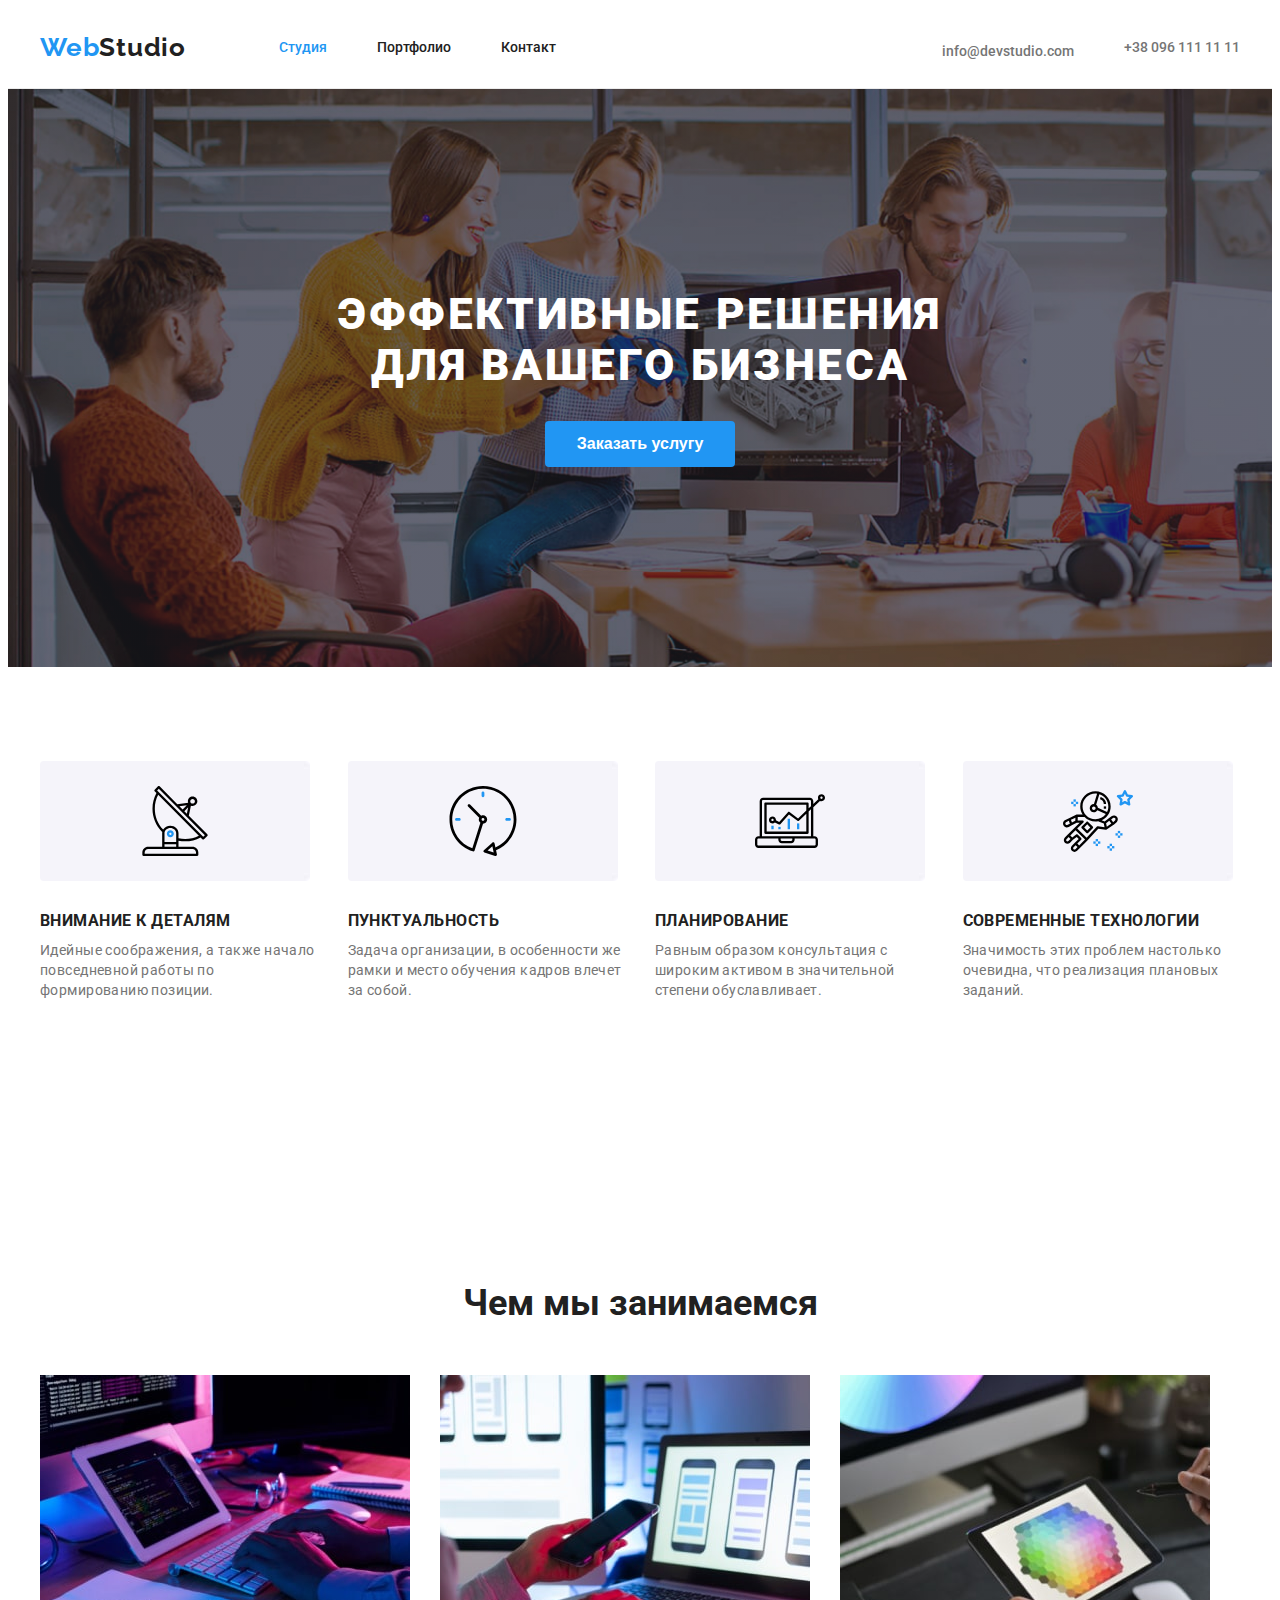
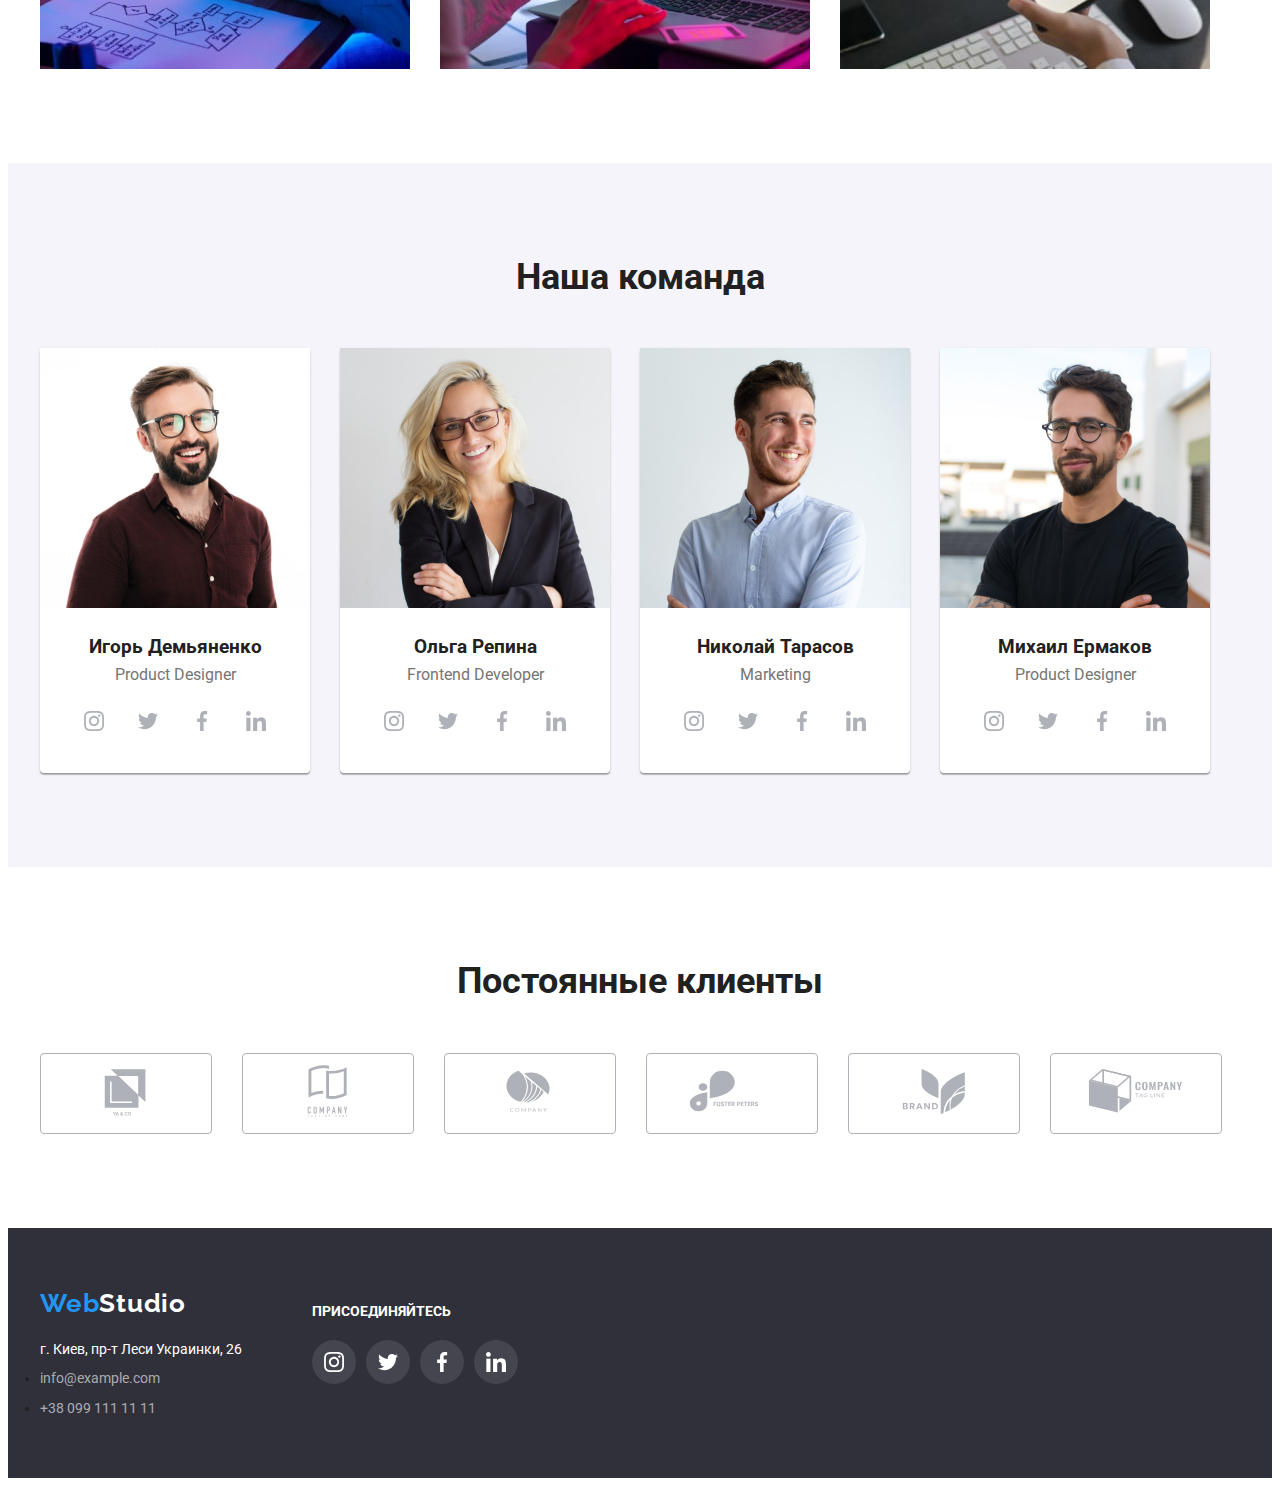
==== commit cc3377d3: "com" ====
--- a/index.html
+++ b/index.html
@@ -91,7 +91,7 @@
         </section>
 
         <section class="section">
-            <h2 >Постоянные клиенты</h2>
+            <h2 class="unvisible">Постоянные клиенты</h2>
         </section>
 
         <section class="section section-sec">
@@ -125,25 +125,25 @@
                             <p class="profession" lang="en">Product Designer</p>
                             <ul class="socials list">
                                 <li class="social"><a href="" class="social-item">
-                                    <svg class="social-icon" width="20" height="20">
-                                        <use href="./images/sprite-bw.svg#instagram"></use>
-                                    </svg>
-                                </a></li>
-                            <li class="social"><a href="" class="social-item">
-                                    <svg class="social-icon" width="20" height="20">
-                                        <use href="./images/sprite-bw.svg#twitter"></use>
-                                    </svg>
-                                </a></li>
-                            <li class="social"><a href="" class="social-item">
-                                    <svg class="social-icon" width="20" height="20">
-                                        <use href="./images/sprite-bw.svg#facebook"></use>
-                                    </svg>
-                                </a></li>
-                            <li class="social"><a href="" class="social-item">
-                                    <svg class="social-icon" width="20" height="20">
-                                        <use href="./images/sprite-bw.svg#linkedin"></use>
-                                    </svg>
-                                </a></li>
+                                        <svg class="social-icon" width="20" height="20">
+                                            <use href="./images/sprite-bw.svg#instagram"></use>
+                                        </svg>
+                                    </a></li>
+                                <li class="social"><a href="" class="social-item">
+                                        <svg class="social-icon" width="20" height="20">
+                                            <use href="./images/sprite-bw.svg#twitter"></use>
+                                        </svg>
+                                    </a></li>
+                                <li class="social"><a href="" class="social-item">
+                                        <svg class="social-icon" width="20" height="20">
+                                            <use href="./images/sprite-bw.svg#facebook"></use>
+                                        </svg>
+                                    </a></li>
+                                <li class="social"><a href="" class="social-item">
+                                        <svg class="social-icon" width="20" height="20">
+                                            <use href="./images/sprite-bw.svg#linkedin"></use>
+                                        </svg>
+                                    </a></li>
                             </ul>
                         </div>
                     </li>
@@ -306,30 +306,29 @@
                 <h2 class="footer-title">ПРИСОЕДИНЯЙТЕСЬ</h2>
                 <ul class="socials-footer list">
                     <li class="social-footer"><a href="" class="social-footer-item">
-                        <svg class="social-icon" width="20" height="20">
-                            <use href="./images/sprite-bw.svg#instagram"></use>
-                        </svg>
-                    </a></li>
-                <li class="social-footer"><a href="" class="social-footer-item">
-                        <svg class="social-icon" width="20" height="20">
-                            <use href="./images/sprite-bw.svg#twitter"></use>
-                        </svg>
-                    </a></li>
-                <li class="social-footer"><a href="" class="social-footer-item">
-                        <svg class="social-icon" width="20" height="20">
-                            <use href="./images/sprite-bw.svg#facebook"></use>
-                        </svg>
-                    </a></li>
-                <li class="social-footer"><a href="" class="social-footer-item">
-                        <svg class="social-icon" width="20" height="20">
-                            <use href="./images/sprite-bw.svg#linkedin"></use>
-                        </svg>
-                    </a></li>
-                </ul>
-    
-            </div>            
+                            <svg class="social-icon" width="20" height="20">
+                                <use href="./images/sprite-bw.svg#instagram"></use>
+                            </svg>
+                        </a></li>
+                    <li class="social-footer"><a href="" class="social-footer-item">
+                            <svg class="social-icon" width="20" height="20">
+                                <use href="./images/sprite-bw.svg#twitter"></use>
+                            </svg>
+                        </a></li>
+                    <li class="social-footer"><a href="" class="social-footer-item">
+                            <svg class="social-icon" width="20" height="20">
+                                <use href="./images/sprite-bw.svg#facebook"></use>
+                            </svg>
+                        </a></li>
+                    <li class="social-footer"><a href="" class="social-footer-item">
+                            <svg class="social-icon" width="20" height="20">
+                                <use href="./images/sprite-bw.svg#linkedin"></use>
+                            </svg>
+                        </a></li>
+                </ul>
+
+            </div>
         </div>
-
     </footer>
 </body>
 
--- a/css/styles.css
+++ b/css/styles.css
@@ -467,6 +467,7 @@
   background-size: cover;
   padding: 200px 0;
   max-width: 1600px;
+  margin: auto;
 }
 
 /* advantages */
@@ -590,7 +591,6 @@
 
 .footer-container {
   display: flex;
-  /* align-items: center; */
 }
 
 .footer-column:not(:last-child) {
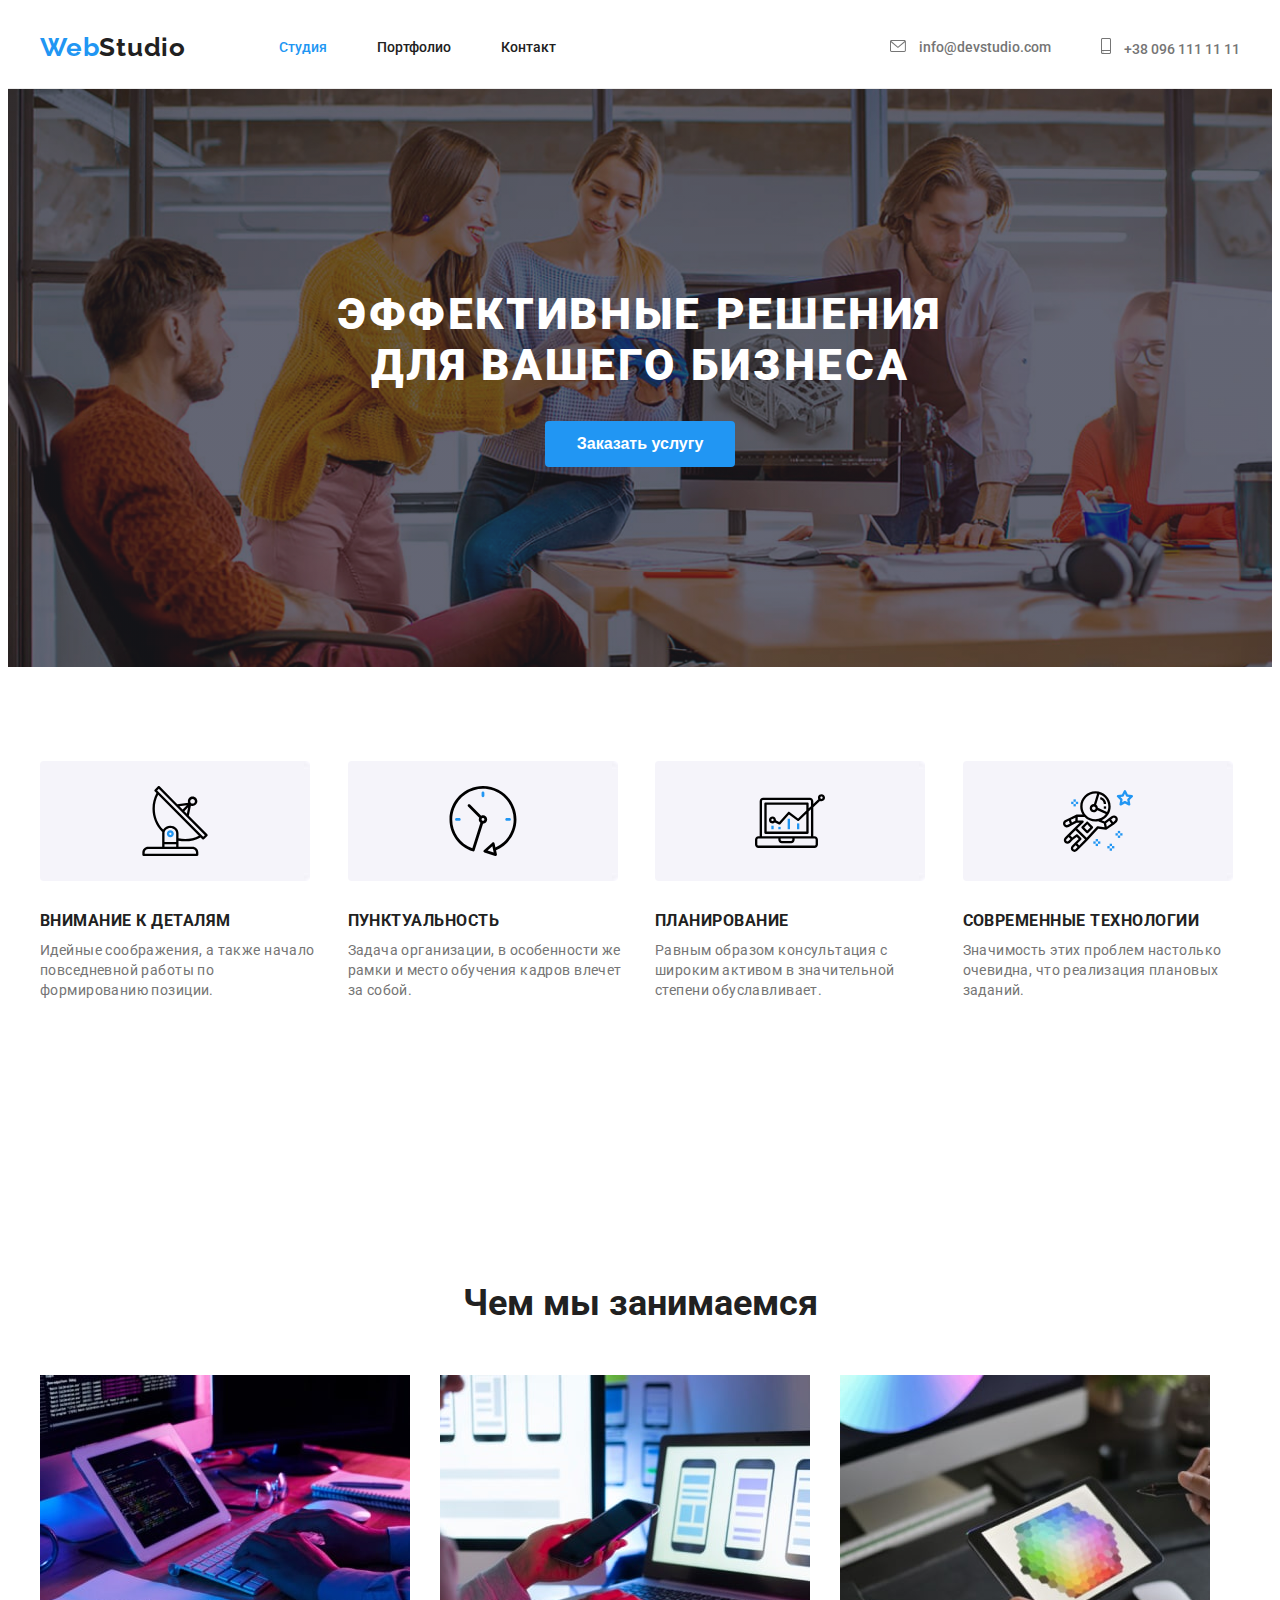
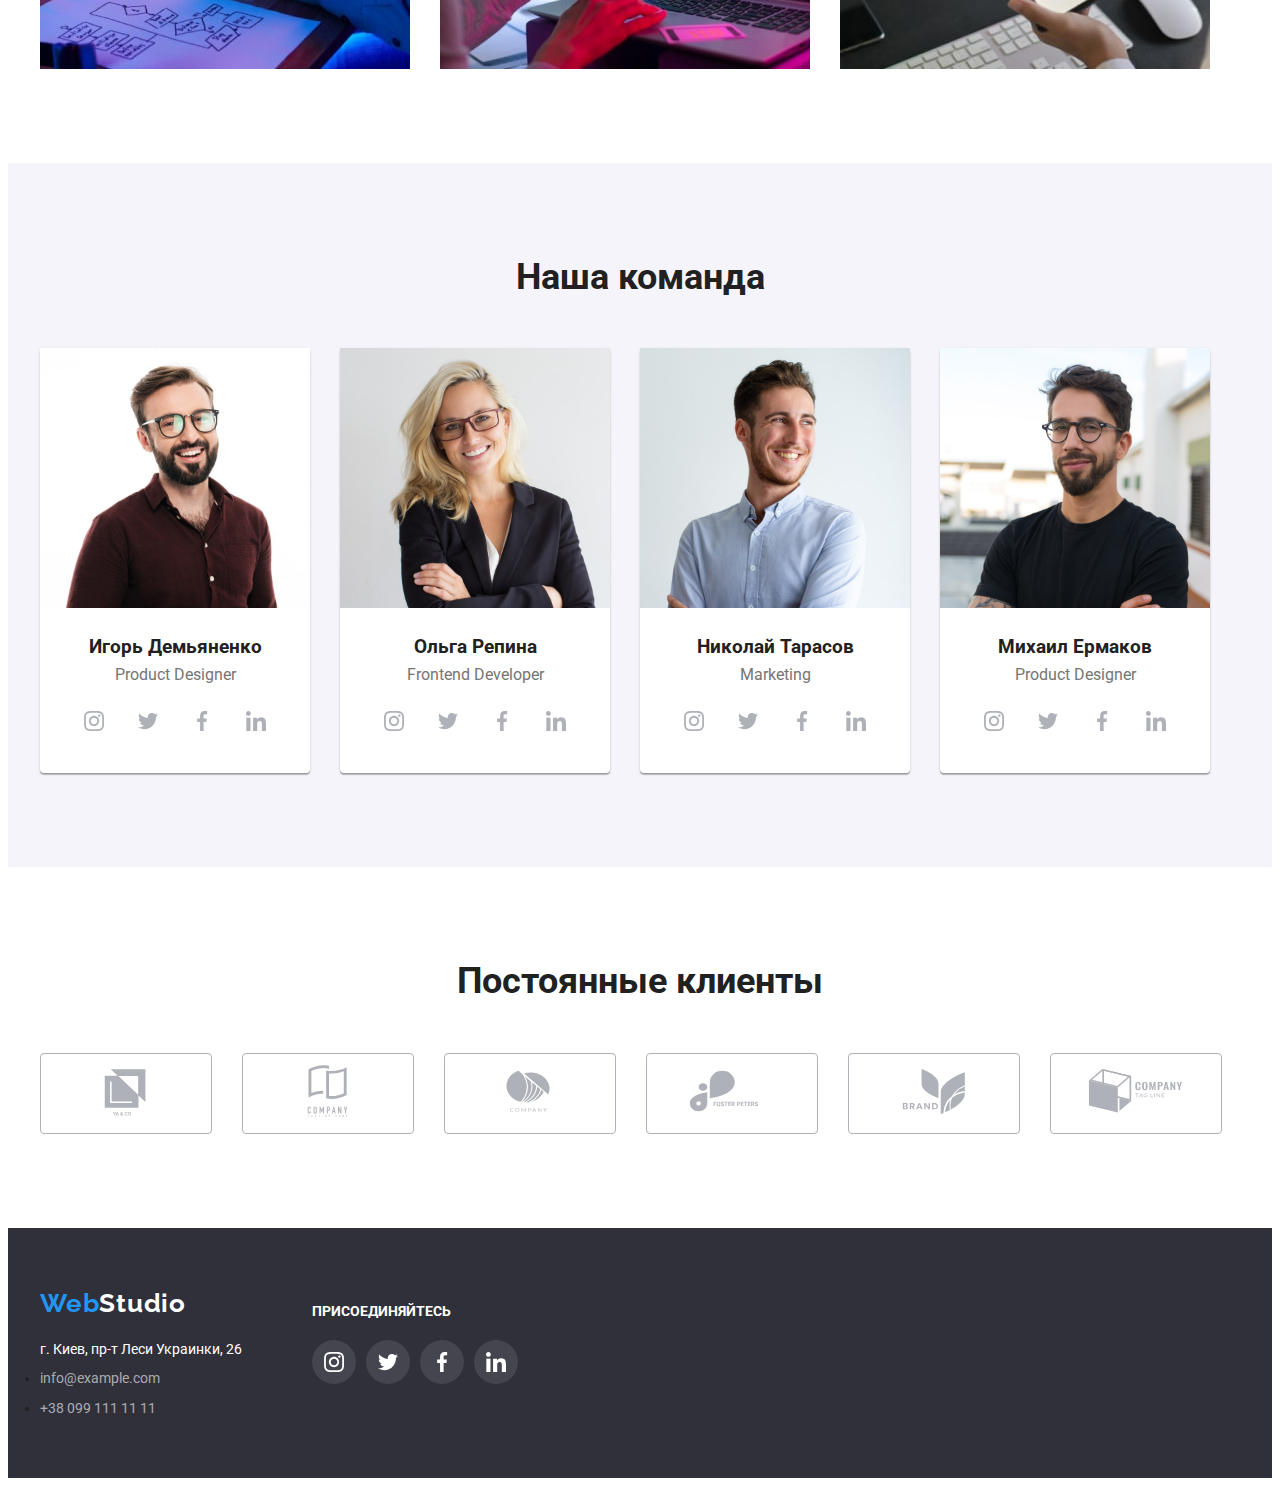
==== commit 22c0d5a9: "ready" ====
--- a/index.html
+++ b/index.html
@@ -25,9 +25,18 @@
                 </ul>
             </nav>
             <ul class="list header-contacts">
-                <li class="contact-item"><a class="mail-header interactive"
-                        href="mailto:info@devstudio.com">info@devstudio.com</a></li>
-                <li class="contact-item"><a class="phone interactive" href="tel:+380961111111">+38 096 111 11 11</a>
+                <li class="contact-item">
+                    <a class="mail-header interactive " href="mailto:info@devstudio.com">
+                        <svg class="mail-icon" width=16 height="12">
+                            <use href="./images/sprite-bw.svg#envelope"></use>
+                        </svg>
+                        info@devstudio.com</a>
+                </li>
+                <li class="contact-item"><a class="phone interactive" href="tel:+380961111111">
+                        <svg class="phone-icon" width=10 height="16">
+                            <use href="./images/sprite-bw.svg#smartphone"></use>
+                        </svg>
+                        +38 096 111 11 11</a>
                 </li>
             </ul>
         </div>
--- a/css/styles.css
+++ b/css/styles.css
@@ -444,16 +444,10 @@
   box-shadow: 0px 2px 2px 0px rgba(0, 0, 0, 0.12), 0px 1px 2px 0px rgba(0, 0, 0, 0.08), 0px 3px 1px 0px rgba(0, 0, 0, 0.1);
 }  
 
-.mail-header::before {
-  content: " ";
-  display: inline-block;
-  width: 20px;
-  height: 20px;
-  background-image: url(../images/\/sprite-bw.svg#envelope);
-  background-size: contain;
-}
-
-
+.mail-icon, .phone-icon {
+  fill: currentColor;
+  margin-right: 10px;
+}
 
 /* hero */
 
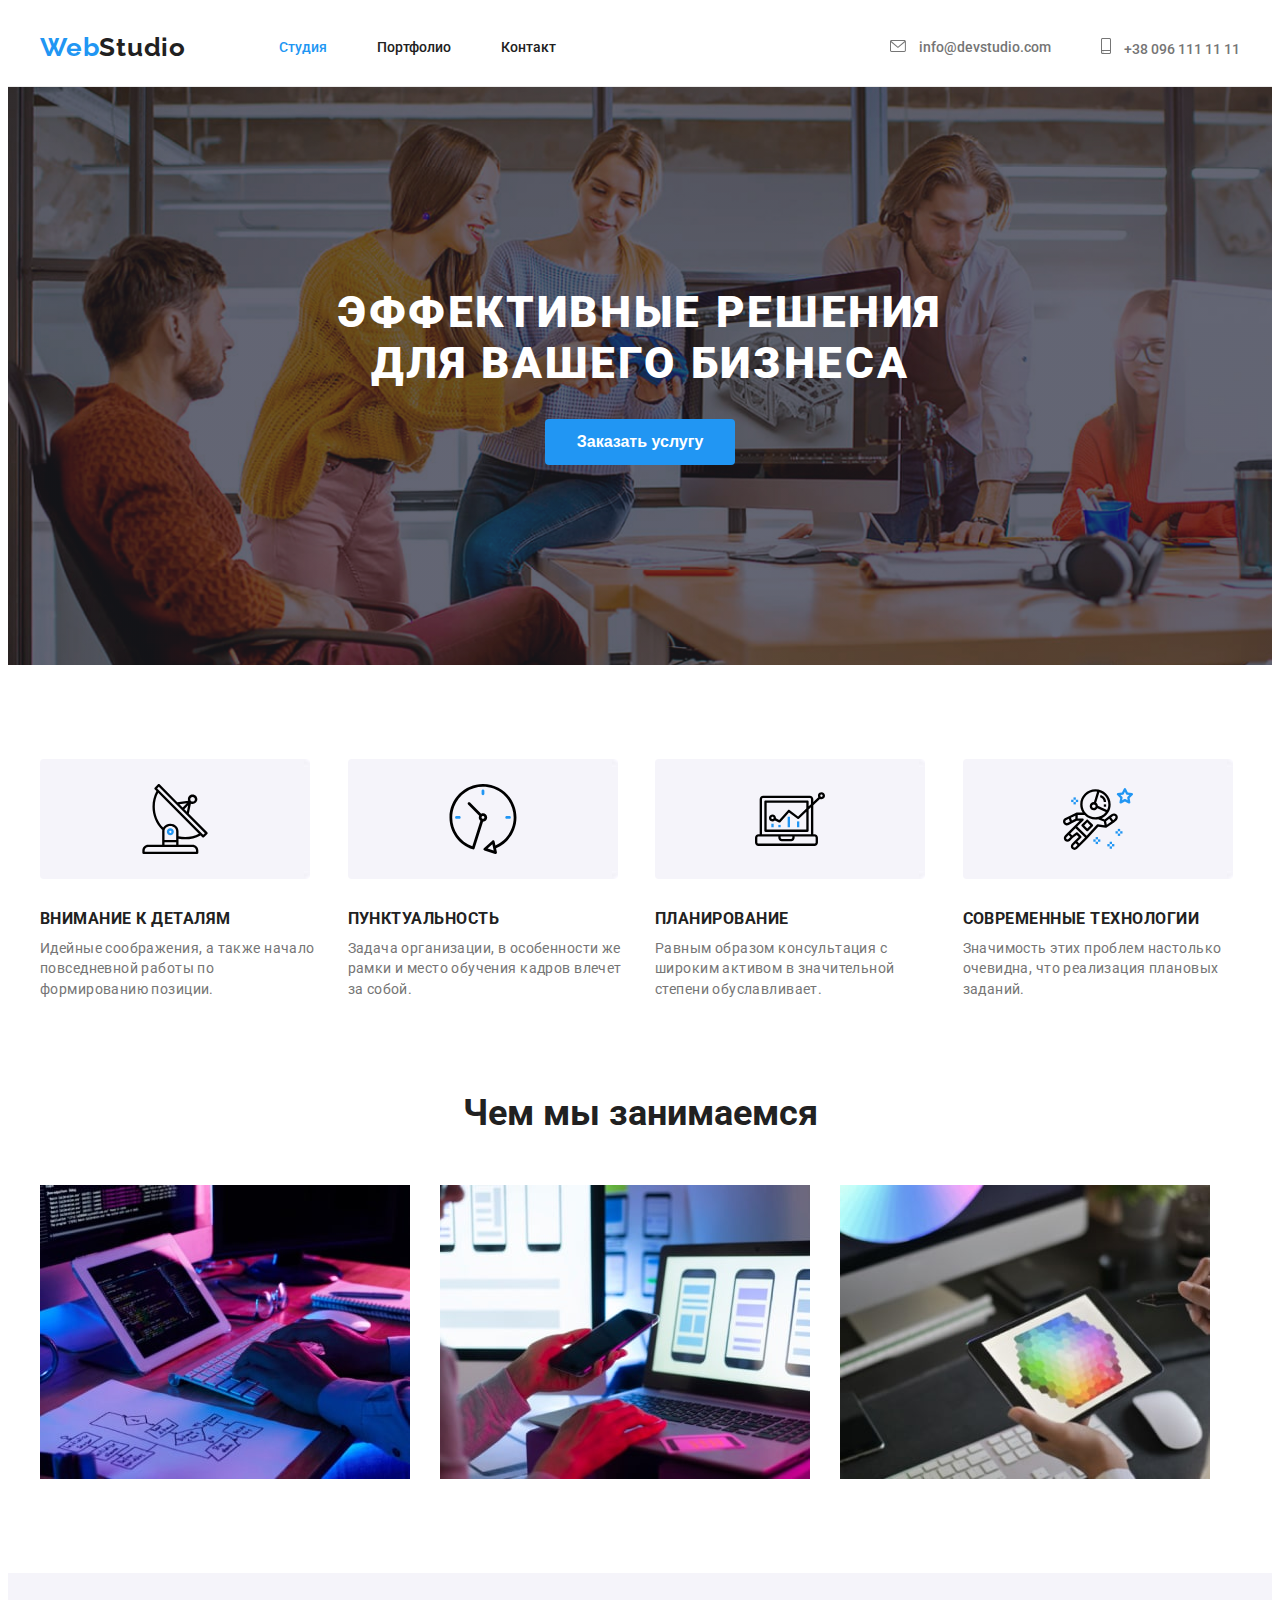
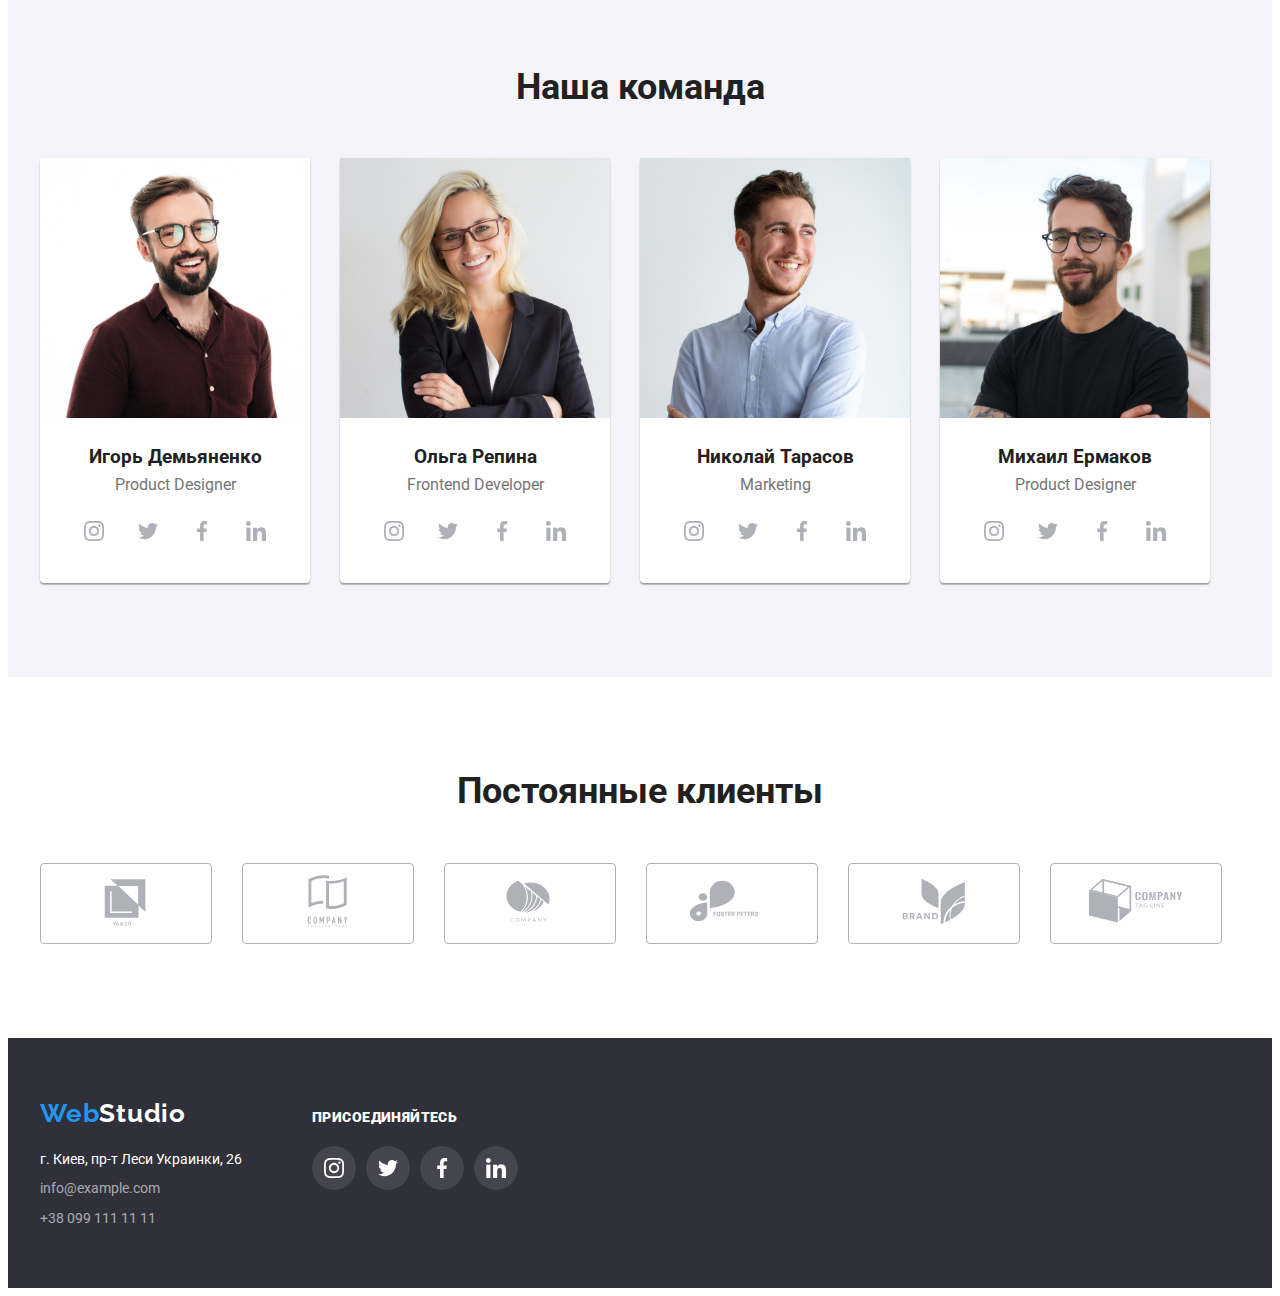
==== commit 0029f2b6: "checking-1" ====
--- a/index.html
+++ b/index.html
@@ -19,20 +19,20 @@
             <a lang="en" href="" class="logo">Web<span class="logo-sec">Studio</span></a>
             <nav class="nav">
                 <ul class="list site-nav">
-                    <li class="nav-item"><a class="current" href="./index.html">Студия</a></li>
-                    <li class="nav-item"><a class="link interactive" href="./portfolio.html">Портфолио</a></li>
-                    <li class="nav-item"><a class="link interactive" href="">Контакт</a></li>
+                    <li class="nav-item"><a class="header-element current" href="./index.html">Студия</a></li>
+                    <li class="nav-item"><a class="header-element link interactive" href="./portfolio.html">Портфолио</a></li>
+                    <li class="nav-item"><a class="header-element link interactive" href="">Контакт</a></li>
                 </ul>
             </nav>
             <ul class="list header-contacts">
                 <li class="contact-item">
-                    <a class="mail-header interactive " href="mailto:info@devstudio.com">
+                    <a class="header-element mail-header interactive " href="mailto:info@devstudio.com">
                         <svg class="mail-icon" width=16 height="12">
                             <use href="./images/sprite-bw.svg#envelope"></use>
                         </svg>
                         info@devstudio.com</a>
                 </li>
-                <li class="contact-item"><a class="phone interactive" href="tel:+380961111111">
+                <li class="contact-item"><a class="header-element phone interactive" href="tel:+380961111111">
                         <svg class="phone-icon" width=10 height="16">
                             <use href="./images/sprite-bw.svg#smartphone"></use>
                         </svg>
@@ -47,7 +47,7 @@
                 <h1 class="hero">ЭФФЕКТИВНЫЕ РЕШЕНИЯ ДЛЯ ВАШЕГО БИЗНЕСА</h1>
                 <button class="order" type="button">Заказать услугу</button>
             </div>
-        </section class=section>
+        </section class="section">
 
         <section class="section">
             <div class="container">
@@ -99,25 +99,22 @@
             </div>
         </section>
 
-        <section class="section">
+        <section class="section section-sec">
             <h2 class="unvisible">Постоянные клиенты</h2>
-        </section>
-
-        <section class="section section-sec">
             <div class="container">
                 <h2 class="section-name">Чем мы занимаемся</h2>
                 <ul class="activity list">
                     <li class="list-item">
-                        <a href=""> <img src="./images/pic-1.jpg" width="370" height="294"
-                                alt="десктопные приложения"></a>
+                        <img src="./images/pic-1.jpg" width="370" height="294"
+                                alt="десктопные приложения">
                     </li>
                     <li class="list-item">
-                        <a href=""> <img src="./images/pic-2.jpg" width="370" height="294"
-                                alt="мобильные приложения"></a>
+                        <img src="./images/pic-2.jpg" width="370" height="294"
+                                alt="мобильные приложения">
                     </li>
                     <li class="list-item">
-                        <a href=""> <img src="./images/pic-3.jpg" width="370" height="294"
-                                alt="дизайнерские решения"></a>
+                        <img src="./images/pic-3.jpg" width="370" height="294"
+                                alt="дизайнерские решения">
                     </li>
                 </ul>
             </div>
@@ -305,14 +302,14 @@
                 <address class="adress">
                     г. Киев, пр-т Леси Украинки, 26
                 </address>
-                <ul>
+                <ul class="list">
                     <li class="mail-footer"><a class="contacts interactive"
                             href="mailto:info@devstudio.com">info@example.com</a></li>
                     <li><a class="contacts interactive" href="tel:+380961111111">+38 099 111 11 11</a></li>
                 </ul>
             </div>
-            <div class="footer-column-sec">
-                <h2 class="footer-title">ПРИСОЕДИНЯЙТЕСЬ</h2>
+            <div class="footer-column">
+                <strong class="footer-title">присоединяйтесь</strong>
                 <ul class="socials-footer list">
                     <li class="social-footer"><a href="" class="social-footer-item">
                             <svg class="social-icon" width="20" height="20">
--- a/css/styles.css
+++ b/css/styles.css
@@ -22,6 +22,7 @@
 
 button {
   border: none;
+  cursor: pointer;
 }
 
 p,
@@ -204,7 +205,6 @@
 .filter:focus {
   color: var(--white-text);
   background-color: var(--accent-color);
-  cursor: pointer;
 }
 
 .order:hover,
@@ -237,8 +237,12 @@
 
 .header {
   border-bottom: 1px solid #ececec;
-  padding-top: 24px;
-  padding-bottom: 25px;
+}
+
+.header-element {
+  /* display: inline-block; */
+  padding-top: 32px;
+  padding-bottom: 32px;
 }
 
 .site-nav {
@@ -421,7 +425,7 @@
 }
 
 .stuff-desc {
-  padding: 30px 0;
+  padding: 30px 32px;
 }
 
 .name {
@@ -435,14 +439,24 @@
     0px 2px 1px rgba(0, 0, 0, 0.2);
 }
 
-.portfolio-item:hover {
+.portfolio-item:hover, {
   box-shadow: 1px 4px 6px 0px rgba(0, 0, 0, 0.16), 0px 4px 4px 0px rgba(0, 0, 0, 0.06), 0px 1px 1px 0px rgba(0, 0, 0, 0.12);
   }
+
+.portfolio-link:focus {
+  box-shadow: 1px 4px 6px 0px rgba(0, 0, 0, 0.16), 0px 4px 4px 0px rgba(0, 0, 0, 0.06), 0px 1px 1px 0px rgba(0, 0, 0, 0.12);
+}  
 
 .filter-item:hover,
 .filter-item:focus {
   box-shadow: 0px 2px 2px 0px rgba(0, 0, 0, 0.12), 0px 1px 2px 0px rgba(0, 0, 0, 0.08), 0px 3px 1px 0px rgba(0, 0, 0, 0.1);
 }  
+
+.current-filter {
+  color: var(--white-text);
+  background-color: var(--accent-color);
+  box-shadow: 0px 2px 2px 0px rgba(0, 0, 0, 0.12), 0px 1px 2px 0px rgba(0, 0, 0, 0.08), 0px 3px 1px 0px rgba(0, 0, 0, 0.1);
+}
 
 .mail-icon, .phone-icon {
   fill: currentColor;
@@ -541,13 +555,21 @@
   fill: var(--grey-elements);
 }
 
-.client-icon:hover {
+.client-icon:hover,
+.client-icon:focus {
 fill: var(--accent-color);
 }
 
-.client-item:hover {
+.client-item:hover,
+.client-item:focus {
   border: 1px solid var(--accent-color);
-border-radius: 4px;
+  border-radius: 4px;
+}
+
+.client-link:focus {
+  border: 1px solid var(--accent-color);
+  border-radius: 4px;
+  fill: var(--accent-color);
 }
 
 /* footer */
@@ -585,6 +607,7 @@
 
 .footer-container {
   display: flex;
+  align-items: baseline;
 }
 
 .footer-column:not(:last-child) {
@@ -592,13 +615,11 @@
 }
 
 .footer-title {
+  display: block;
   color: var(--white-text);
-  margin-bottom: 20px;
   font-size: 14px;
   line-height: 1.14;
-  letter-spacing: 0.03;
-}
-
-.footer-column-sec {
-  padding-top: 16px;
-}+  letter-spacing: 0.03em;
+  text-transform: uppercase;
+  margin-bottom: 20px;
+}
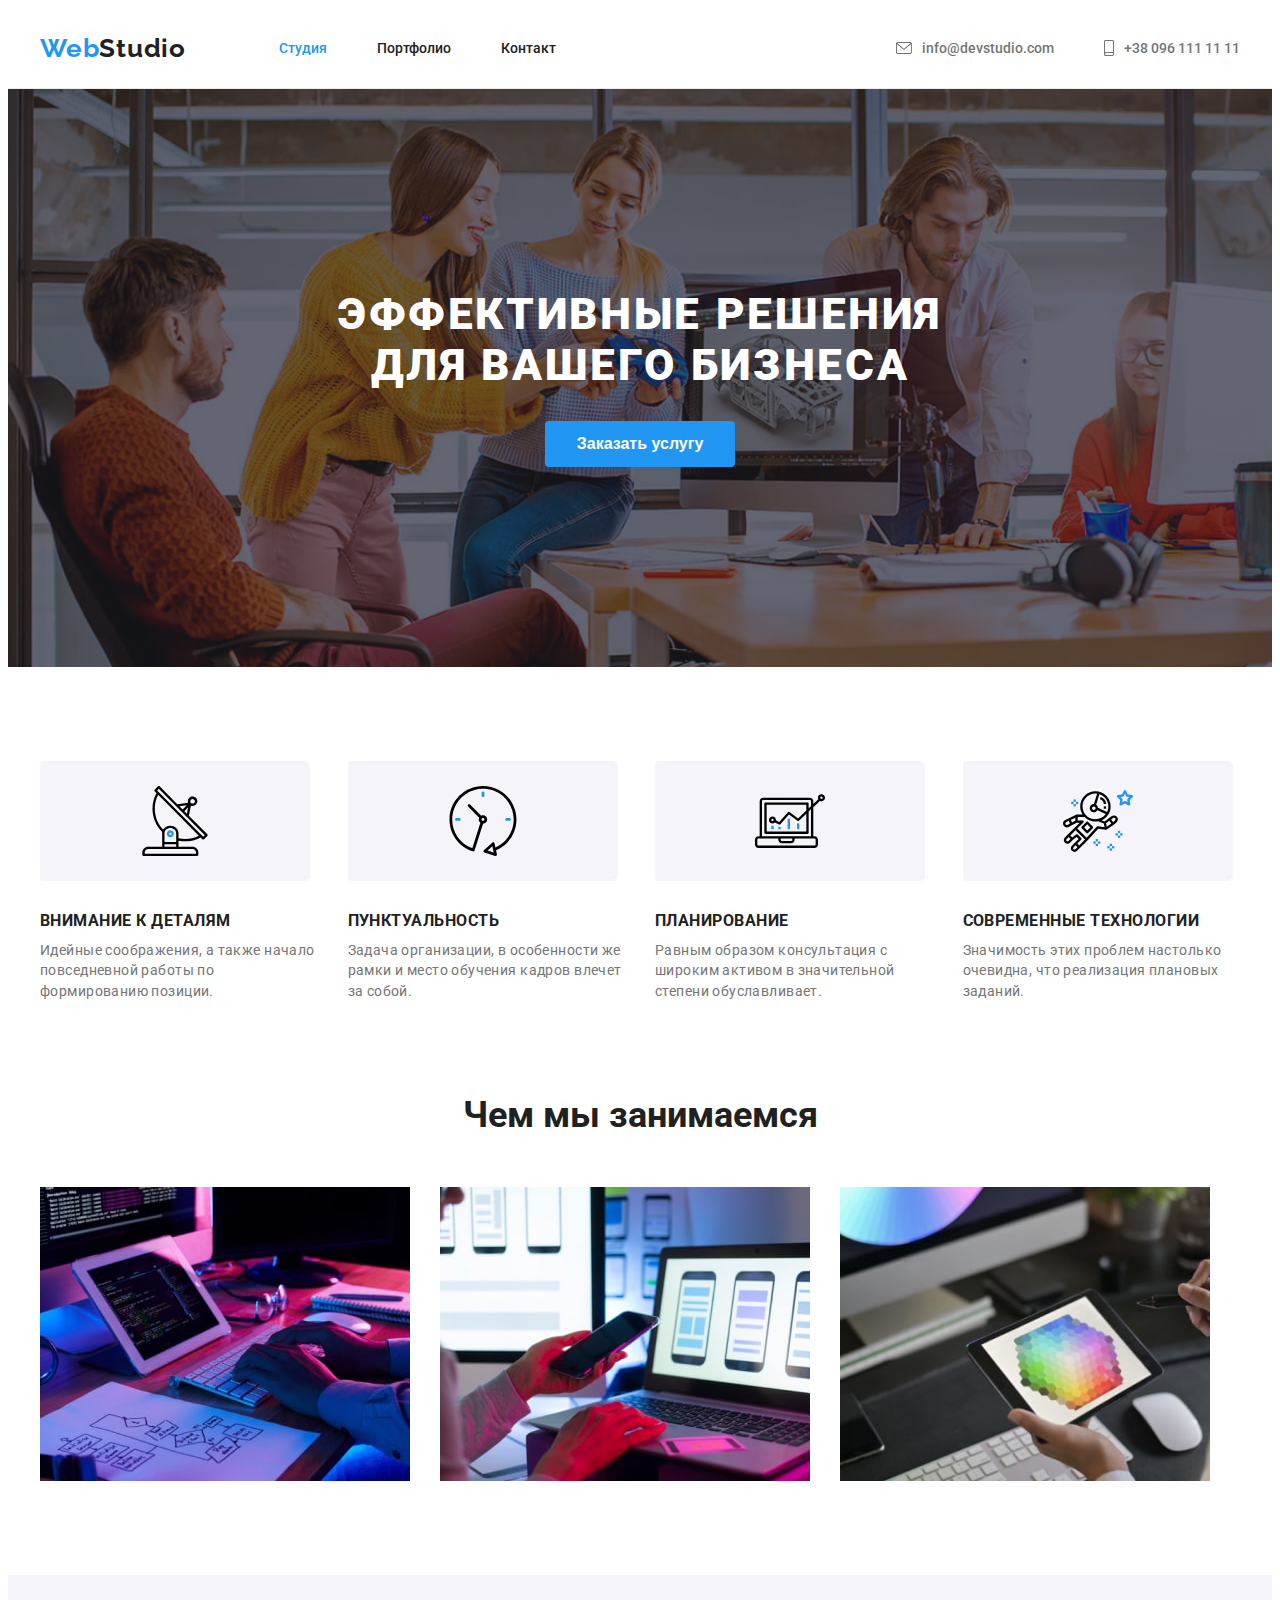
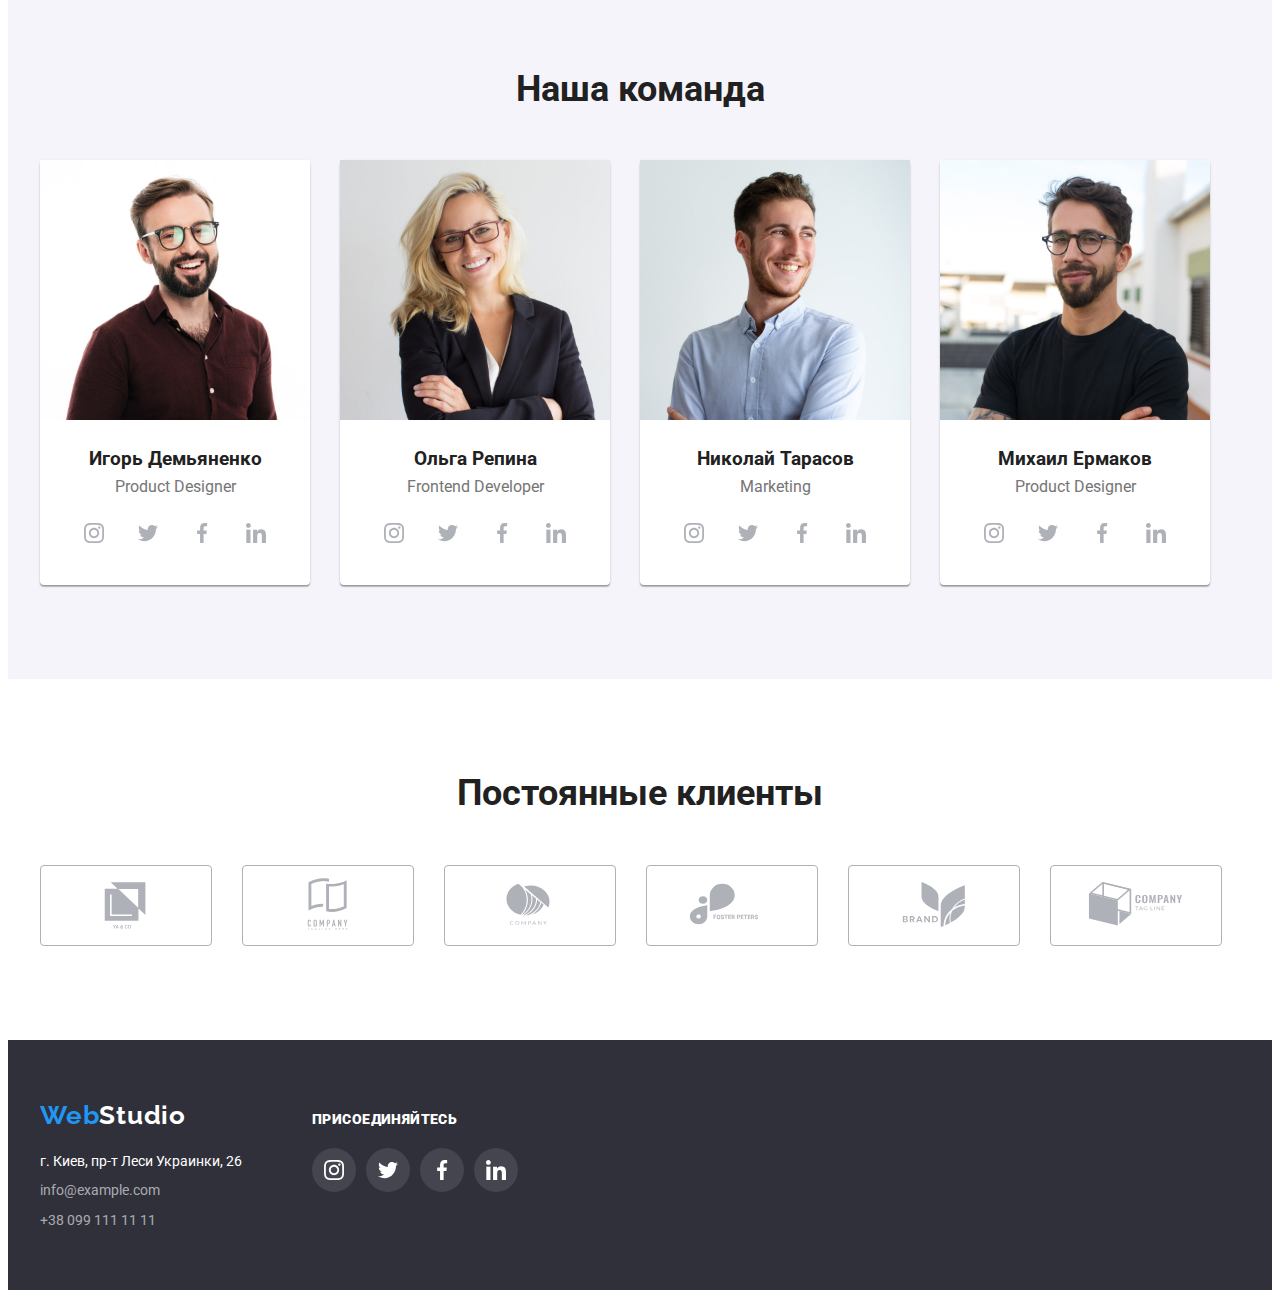
==== commit 0712aec8: "27.03" ====
--- a/index.html
+++ b/index.html
@@ -16,7 +16,7 @@
 <body>
     <header class="header">
         <div class="container header-container">
-            <a lang="en" href="" class="logo">Web<span class="logo-sec">Studio</span></a>
+            <a lang="en" href="" class="logo logo-header">Web<span class="logo-sec">Studio</span></a>
             <nav class="nav">
                 <ul class="list site-nav">
                     <li class="nav-item"><a class="header-element current" href="./index.html">Студия</a></li>
@@ -26,13 +26,13 @@
             </nav>
             <ul class="list header-contacts">
                 <li class="contact-item">
-                    <a class="header-element mail-header interactive " href="mailto:info@devstudio.com">
+                    <a class="contact-link header-element mail-header interactive " href="mailto:info@devstudio.com">
                         <svg class="mail-icon" width=16 height="12">
                             <use href="./images/sprite-bw.svg#envelope"></use>
                         </svg>
                         info@devstudio.com</a>
                 </li>
-                <li class="contact-item"><a class="header-element phone interactive" href="tel:+380961111111">
+                <li class="contact-item"><a class="contact-link header-element phone interactive" href="tel:+380961111111">
                         <svg class="phone-icon" width=10 height="16">
                             <use href="./images/sprite-bw.svg#smartphone"></use>
                         </svg>
@@ -264,7 +264,7 @@
                     </li>
                     <li class="client-item">
                         <a href="" class="client-link">
-                            <svg class="client-icon">
+                            <svg class="client-icon" width="106" hight="60">
                                 <use href="./images/sprite-bw.svg#Logo-3"></use>
                             </svg>
                         </a>
--- a/css/styles.css
+++ b/css/styles.css
@@ -72,6 +72,10 @@
   color: var(--black-text);
 }
 
+.logo-header {
+  padding: 24px 0;
+}
+
 .site-nav {
   font-size: var(--size-heder);
   line-height: var(--height-heder);
@@ -93,6 +97,11 @@
   font-size: var(--size-heder);
   line-height: var(--height-heder);
   font-weight: 500;
+}
+
+.contact-link {
+  display: flex;
+  align-items: center;
 }
 
 .current {
@@ -402,13 +411,6 @@
   margin-bottom: 4px;
 }
 
-/* .portfolio-item:not(:nth-child(3n)) {
-  margin-right: 30px;
-}
-.portfolio-item:not(:nth-last-child(-n+3)) {
-  border: 1px solid #EEE;
-  margin-bottom: 30px;
-}   */
 
 .portfolio-item {
   margin-bottom: 30px;
@@ -439,16 +441,12 @@
     0px 2px 1px rgba(0, 0, 0, 0.2);
 }
 
-.portfolio-item:hover, {
-  box-shadow: 1px 4px 6px 0px rgba(0, 0, 0, 0.16), 0px 4px 4px 0px rgba(0, 0, 0, 0.06), 0px 1px 1px 0px rgba(0, 0, 0, 0.12);
-  }
-
-.portfolio-link:focus {
-  box-shadow: 1px 4px 6px 0px rgba(0, 0, 0, 0.16), 0px 4px 4px 0px rgba(0, 0, 0, 0.06), 0px 1px 1px 0px rgba(0, 0, 0, 0.12);
-}  
-
-.filter-item:hover,
-.filter-item:focus {
+.filter {
+  display: block;
+}
+
+.filter:hover,
+.filter:focus {
   box-shadow: 0px 2px 2px 0px rgba(0, 0, 0, 0.12), 0px 1px 2px 0px rgba(0, 0, 0, 0.08), 0px 3px 1px 0px rgba(0, 0, 0, 0.1);
 }  
 
@@ -461,6 +459,15 @@
 .mail-icon, .phone-icon {
   fill: currentColor;
   margin-right: 10px;
+}
+
+.portfolio-link {
+  display: block;
+}
+
+.portfolio-link:hover,
+.portfolio-link:focus {
+  box-shadow: 1px 4px 6px 0px rgba(0, 0, 0, 0.16), 0px 4px 4px 0px rgba(0, 0, 0, 0.06), 0px 1px 1px 0px rgba(0, 0, 0, 0.12);
 }
 
 /* hero */
@@ -501,13 +508,6 @@
 
 .socials {
   display: flex;
-  justify-content: center;
-  /* margin: auto; */
-}
-
-.social-icon {
-  width: 44px;
-  align-self: center;
 }
 
 .social:not(:last-child) {
@@ -519,6 +519,7 @@
   height: 44px;
   border-radius: 50%;
   display: flex;
+  justify-content: center;
   align-content: center;
   fill: var(--grey-elements);
 }
@@ -535,7 +536,7 @@
   display: flex;
 }
 
-.client-item {
+.client-link {
   display: flex;
   width: 170px;
   height: 79px;
@@ -555,22 +556,23 @@
   fill: var(--grey-elements);
 }
 
+.temp {
+  width: 106px;
+  height: 60px;
+}
+
 .client-icon:hover,
 .client-icon:focus {
 fill: var(--accent-color);
 }
 
-.client-item:hover,
-.client-item:focus {
-  border: 1px solid var(--accent-color);
-  border-radius: 4px;
-}
-
+.client-link:hover,
 .client-link:focus {
   border: 1px solid var(--accent-color);
   border-radius: 4px;
-  fill: var(--accent-color);
-}
+  }
+
+
 
 /* footer */
 
@@ -581,7 +583,6 @@
 }
 
 .social-icon {
-  width: 44px;
   align-self: center;
 }
 
@@ -595,6 +596,7 @@
   border-radius: 50%;
   display: flex;
   align-content: center;
+  justify-content: center;
   fill: #fff;
   background-color: rgba(255, 255, 255, 0.1);
 }
